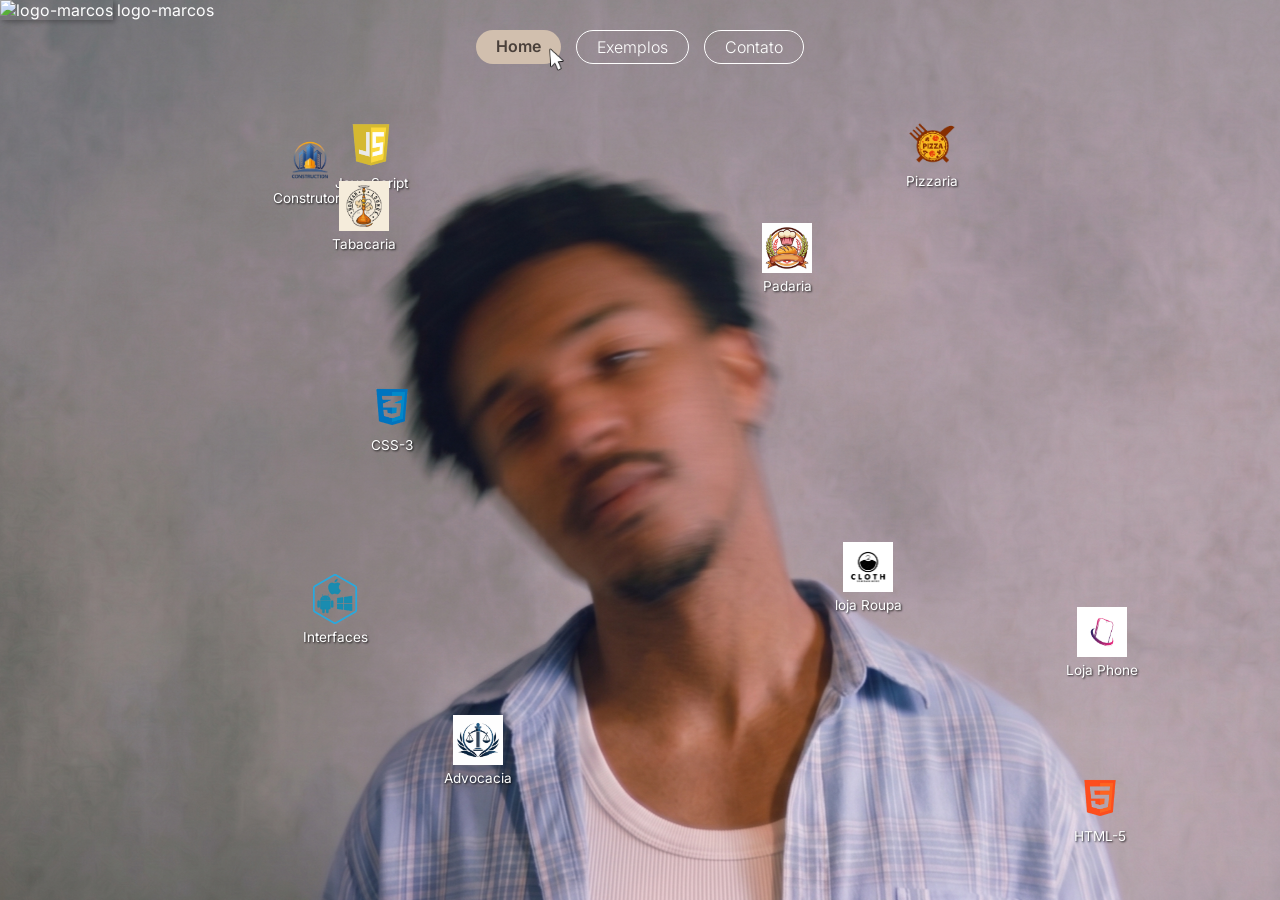
==== index.html @ 23d370e5 "Portifólio - Page Home - Primeira versão" ====
<!DOCTYPE html>
<html lang="pt=BR">

<head>
    <meta charset="UTF-8">
    <meta name="viewport" content="width=device-width, initial-scale=1.0">
    <title>Meu Portifolio</title>
    <link rel="stylesheet" href="style.css">
</head>

<body>
    <div class="background-blur"></div>

    <nav class="navbar">
        <a href="./index.html" class="nav-item solid">
            Home
            <img src="./img-logo/cursor-removebg-preview.png" alt="Cursor do mouse" class="custom-cursor">
        </a>
        <a href="./exemplos.html" class="nav-item active">Exemplos</a>
        <a href="./contatos.html" class="nav-item thin">Contato</a>
    </nav>

    <main class="desktop" id="descktop">
        <div class="icon-draggable">
            <img class="img-thumbnail" src="" alt="logo-marcos">
            <span>logo-marcos</span>
        </div>

        <div class="icon draggable">
            <img src="./img-logo/logo-css-3.png" alt="CSS-3">
            <span>CSS-3</span>
        </div>

        <div class="icon draggable">
            <img src="./img-logo/logo-html-5.png" alt="logo-html">
            <span>HTML-5</span>
        </div>

        <div class="icon draggable">
            <img src="./img-logo/logo-java.png" alt="Java-Script">
            <span>Java Script</span>
        </div>

        <div class="icon draggable">
            <img src="./img-logo/logo-pizzaria.png" alt="Pizzaria">
            <span>Pizzaria</span>
        </div>

        <div class="icon draggable">
            <img src="./img-logo/logo-windols.png" alt="logo-android">
            <span>Interfaces</span>
        </div>

        <div class="icon draggable">
            <img src="./img/logo-advocacia.avif" alt="Advocacia">
            <span>Advocacia</span>
        </div>

        <div class="icon draggable">
            <img src="./img-logo/logo-construtora.png" alt="Construtora">
            <span>Construtora</span>
        </div>

        <div class="icon draggable">
            <img src="./img/logo-loja-roupa.avif" alt="loja-roupa">
            <span>loja Roupa</span>
        </div>

        <div class="icon draggable">
            <img src="./img/logo-padaria.avif" alt="Padaria">
            <span>Padaria</span>
        </div>

        <div class="icon draggable">
            <img src="./img/logo-phone.avif" alt="loja-celular">
            <span>Loja Phone</span>
        </div>

        <div class="icon draggable">
            <img src="./img/logo-tabacaria.avif" alt="Tabacaria">
            <span>Tabacaria</span>
        </div>

    </main>

    <script src="scripts.js"></script>
</body>

</html>
---- style.css ----
/* Importando uma fonte */
@import url('https://fonts.googleapis.com/css2?family=Inter:wght@300;400;600&display=swap');

* {
    margin: 0;
    padding: 0;
    box-sizing: border-box;
}

body {
    font-family: 'Inter', sans-serif;
    height: 100vh;
    overflow: hidden; /* Impede a rolagem da página */
    color: white;
}

/* Fundo borrado da pessoa */
.background-blur {
    position: absolute;
    top: 0;
    left: 0;
    width: 100%;
    height: 100%;
    /* Cole o caminho da sua imagem borrada aqui */
    background-image: url('./img/fundo.png');
    background-color: #c7a7a3; /* Cor de fallback caso a imagem não carregue */
    background-size: cover;
    background-position: center;
    z-index: -1;
}

/* Barra de navegação */
.navbar {
    position: absolute;
    top: 30px;
    width: 100%;
    display: flex;
    justify-content: center;
    gap: 15px;
    z-index: 10;
}

.nav-item {
    text-decoration: none;
    color: white;
    padding: 6px 20px;
    border-radius: 30px;
    font-size: 1rem;
    transition: all 0.2s ease;
    position: relative;
}

/* Estilos específicos de cada botão */
.nav-item.active {
    color: white;
    font-weight: 300;
    border: 1px solid white;
}

.nav-item.solid {
    background-color: #d1bfae; /* Cor bege do botão home */
    color: #4a403a;
    font-weight: 600;
}

.nav-item.thin {
    border: 1px solid white;
    font-weight: 300;
}

.nav-item:hover {
    transform: scale(1.05);
}

/* Container principal da área de trabalho */
.desktop {
    position: relative;
    width: 100%;
    height: 100vh;
}

/* Estilo dos ícones */
.icon {
    position: absolute;
    display: flex;
    flex-direction: column;
    align-items: center;
    width: 90px;
    cursor: grab;
}

.icon:active {
    cursor: grabbing;
}

.icon img {
    width: 50px;
    height: 50px;
    object-fit: cover;
    margin-bottom: 5px;
    pointer-events: none; /* Previne bugs na hora de arrastar com o mouse */
}

/* Miniaturas de fotos têm cantos retos e sombra */
.img-thumbnail {
    box-shadow: 2px 2px 5px rgba(0,0,0,0.3);
}

.icon span {
    font-size: 0.85rem;
    text-align: center;
    /* Sombra no texto para garantir leitura em cima do fundo claro/escuro */
    text-shadow: 1px 1px 2px rgba(0, 0, 0, 0.8);
    user-select: none;
}

/* 2. Adicione este código novo no final do seu CSS para estilizar o mouse */
.custom-cursor {
    position: absolute;
    width: 25px; /* Define o tamanho do cursor */
    /* Posição simulando o clique no canto inferior direito do botão */
    bottom: -8px; 
    right: -8px; 
    /* Isso impede que a imagem do mouse "bloqueie" o seu clique real no botão */
    pointer-events: none; 
    z-index: 20;
}
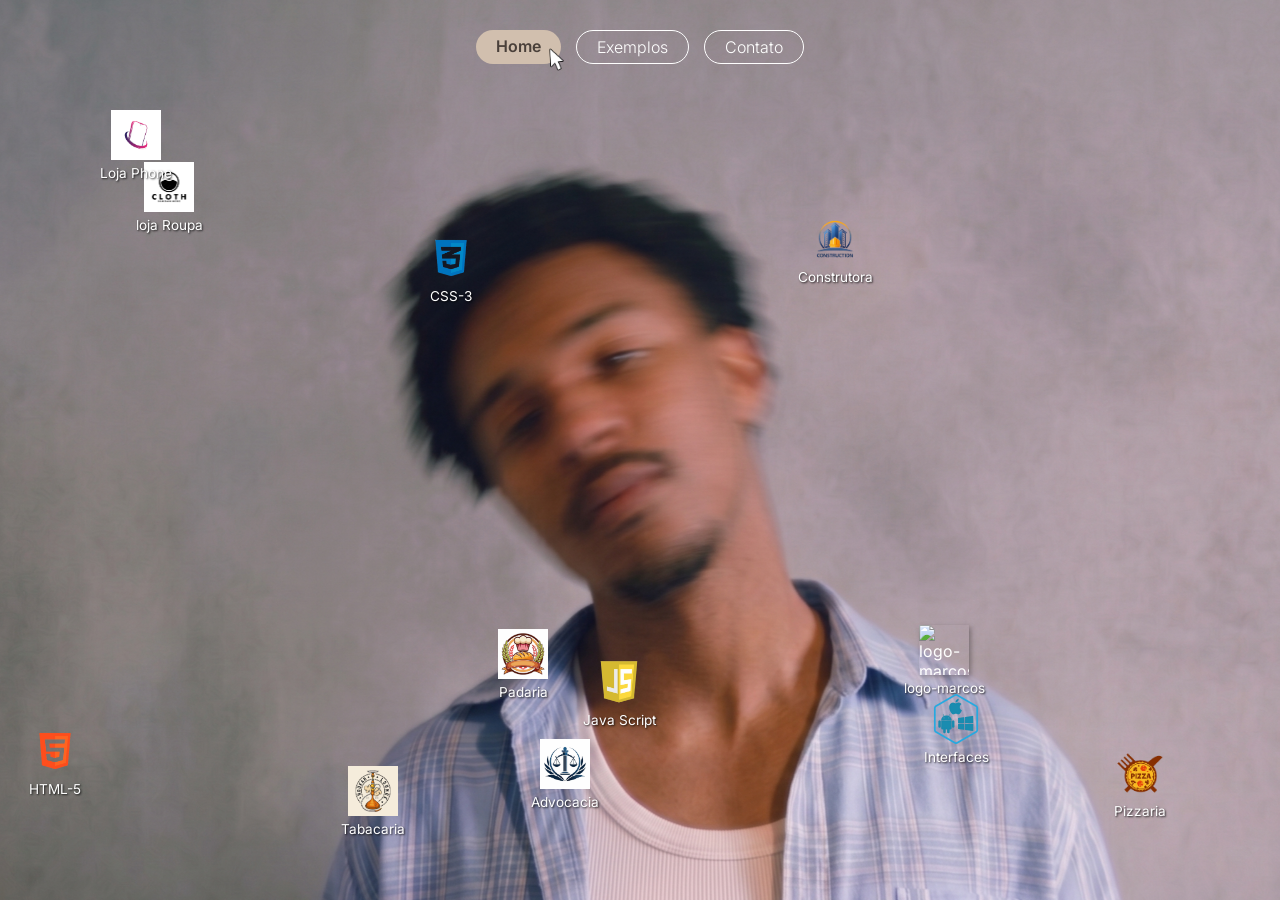
==== commit 7bf702c3: "Adicionando link do projeto da pizzaria" ====
--- a/index.html
+++ b/index.html
@@ -1,10 +1,10 @@
 <!DOCTYPE html>
-<html lang="pt=BR">
+<html lang="pt-BR">
 
 <head>
     <meta charset="UTF-8">
     <meta name="viewport" content="width=device-width, initial-scale=1.0">
-    <title>Meu Portifolio</title>
+    <title>Home - Meu Portifólio</title>
     <link rel="stylesheet" href="style.css">
 </head>
 
@@ -20,8 +20,8 @@
         <a href="./contatos.html" class="nav-item thin">Contato</a>
     </nav>
 
-    <main class="desktop" id="descktop">
-        <div class="icon-draggable">
+    <main class="desktop" id="desktop">
+        <div class="icon draggable">
             <img class="img-thumbnail" src="" alt="logo-marcos">
             <span>logo-marcos</span>
         </div>
--- a/style.css
+++ b/style.css
@@ -124,4 +124,141 @@
     /* Isso impede que a imagem do mouse "bloqueie" o seu clique real no botão */
     pointer-events: none; 
     z-index: 20;
+}
+
+/* --- ESTILOS EXCLUSIVOS DA PÁGINA DE EXEMPLOS --- */
+
+/* Importando a fonte elegante para os títulos */
+@import url('https://fonts.googleapis.com/css2?family=Playfair+Display:wght@400;600&display=swap');
+
+/* Fundo da página (Marrom terra) */
+.page-exemplos {
+    background-color: #7b4a3a; /* Cor baseada na sua imagem */
+    /* Removemos o overflow:hidden para a página poder rolar para baixo */
+    overflow-y: auto; 
+    height: auto;
+    min-height: 100vh;
+    padding-bottom: 80px;
+    background-image: url("https://www.transparenttextures.com/patterns/stucco.png"); /* Uma leve textura para dar charme */
+}
+
+/* Título principal */
+.header-exemplos {
+    text-align: center;
+    margin-top: 140px; /* Espaço para o menu */
+    margin-bottom: 70px;
+}
+
+.header-exemplos h1 {
+    font-family: 'Playfair Display', serif;
+    font-size: 4.5rem;
+    font-weight: 400;
+    line-height: 1.1;
+    color: #fcf4e8; /* Branco levemente creme */
+    letter-spacing: -1px;
+}
+
+/* Layout das 3 colunas */
+.folders-container {
+    display: flex;
+    justify-content: center;
+    align-items: flex-start;
+    gap: 60px;
+    max-width: 1200px;
+    margin: 0 auto;
+    padding: 0 20px;
+    flex-wrap: wrap; /* Se a tela for pequena, elas vão para a linha de baixo */
+}
+
+.folder-card {
+    width: 320px;
+    display: flex;
+    flex-direction: column;
+    align-items: center;
+}
+
+/* Desenhando a Pasta de Arquivo com CSS */
+.folder-graphic {
+    width: 100%;
+    height: 380px;
+    background-color: #d8c3a5; /* Cor da pasta (Bege) */
+    border-radius: 5px 15px 5px 5px;
+    position: relative;
+    margin-bottom: 30px;
+    box-shadow: 0px 10px 20px rgba(0,0,0,0.15);
+}
+
+/* Desenhando a "Aba" da pasta no canto superior direito */
+.folder-graphic::before {
+    content: '';
+    position: absolute;
+    top: -15px;
+    right: 0;
+    width: 100px;
+    height: 15px;
+    background-color: #d8c3a5;
+    border-radius: 10px 10px 0 0;
+}
+
+/* Estilo Base da Foto Polaroid */
+.polaroid {
+    position: absolute;
+    background: #fff;
+    padding: 10px 10px 35px 10px; /* Mais espaço embaixo, clássico de polaroid */
+    box-shadow: 2px 4px 12px rgba(0,0,0,0.25);
+    transition: transform 0.3s ease;
+}
+
+.polaroid:hover {
+    transform: scale(1.05) translateY(-10px) !important;
+    z-index: 10;
+    cursor: pointer;
+}
+
+.polaroid img {
+    max-width: 100%;
+    height: auto;
+    object-fit: cover;
+}
+
+/* Espalhando as fotos da Pasta 1 */
+.p1-1 { top: 20px; left: -10px; width: 130px; transform: rotate(-8deg); z-index: 1;}
+.p1-2 { top: 60px; right: -5px; width: 120px; transform: rotate(12deg); z-index: 2; }
+.p1-3 { bottom: 40px; left: 10px; width: 140px; transform: rotate(-5deg); z-index: 3; }
+.p1-4 { bottom: 10px; right: 20px; width: 110px; transform: rotate(8deg); z-index: 4; }
+.p1-5 { top: 120px; left: 60px; width: 130px; transform: rotate(-2deg); z-index: 5; }
+
+/* Espalhando as fotos da Pasta 2 */
+.p2-1 { top: 15px; left: 10px; width: 120px; transform: rotate(-12deg); z-index: 2; }
+.p2-2 { top: 80px; left: -15px; width: 140px; transform: rotate(8deg); z-index: 3;}
+.p2-3 { bottom: -10px; right: 10px; width: 120px; transform: rotate(-5deg); z-index: 4;}
+.p2-4 { top: 40px; right: 10px; width: 110px; transform: rotate(15deg); z-index: 1;}
+.p2-5 { top: 140px; left: 50px; width: 130px; transform: rotate(3deg); z-index: 5;}
+
+/* Espalhando as fotos da Pasta 3 */
+.p3-1 { top: 30px; right: -10px; width: 120px; transform: rotate(15deg); z-index: 1;}
+.p3-2 { top: 100px; left: -20px; width: 130px; transform: rotate(-10deg); z-index: 2; }
+.p3-3 { bottom: 20px; right: 10px; width: 150px; transform: rotate(4deg); z-index: 3;}
+.p3-4 { top: 10px; left: 30px; width: 110px; transform: rotate(-6deg); z-index: 4;}
+.p3-5 { top: 130px; left: 70px; width: 130px; transform: rotate(-1deg); z-index: 5;}
+
+/* Textos debaixo da pasta */
+.folder-text {
+    text-align: center;
+}
+
+.folder-text h2 {
+    font-family: 'Playfair Display', serif;
+    font-size: 2.2rem;
+    font-weight: 400;
+    color: #fcf4e8;
+    margin-bottom: 12px;
+}
+
+.folder-text p {
+    font-size: 0.95rem;
+    color: #fcf4e8;
+    opacity: 0.9;
+    line-height: 1.5;
+    font-weight: 300;
 }
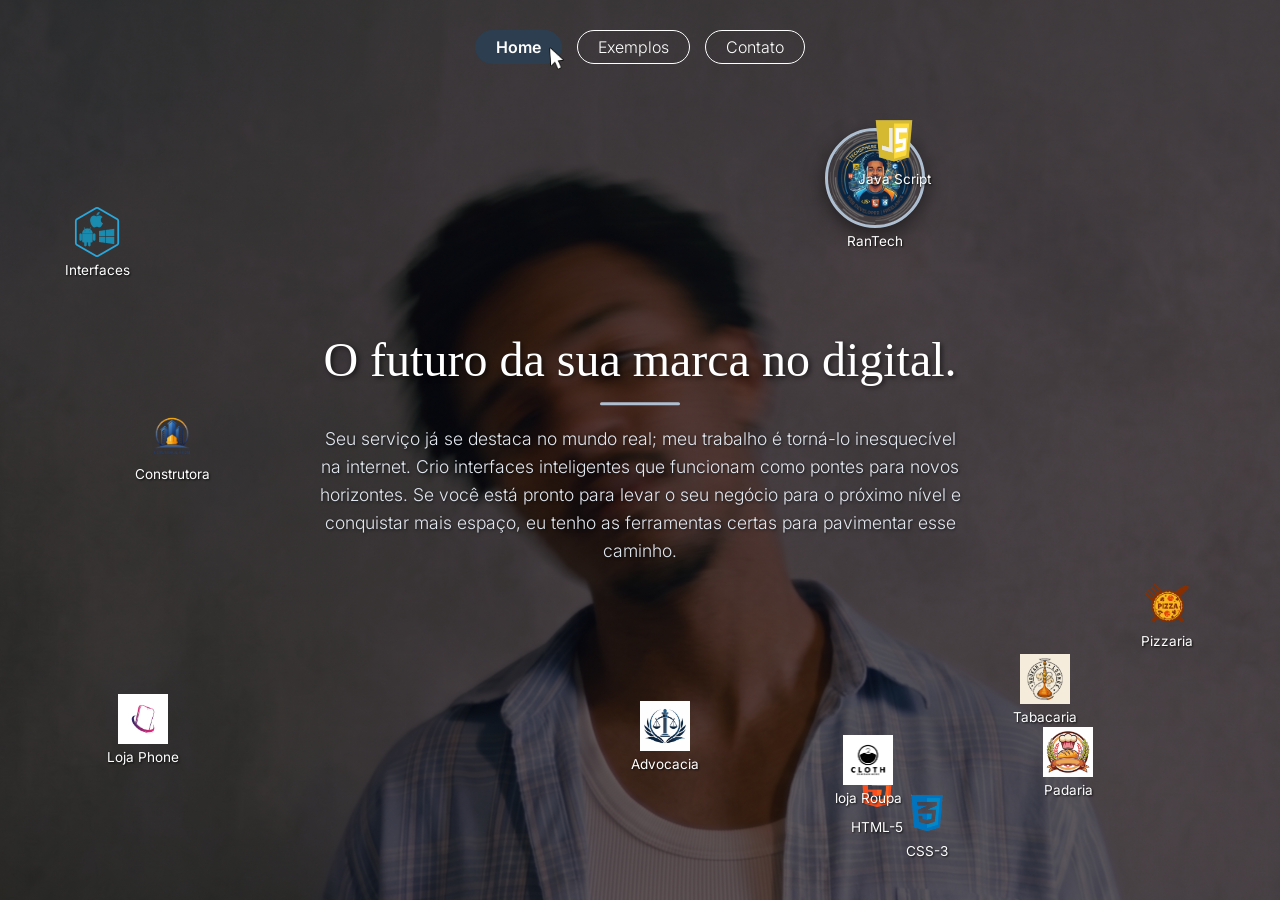
==== commit 5bab791a: "Site finalizado. Pagina, CSS e java" ====
--- a/index.html
+++ b/index.html
@@ -6,7 +6,19 @@
     <meta name="viewport" content="width=device-width, initial-scale=1.0">
     <title>Home - Meu Portifólio</title>
     <link rel="stylesheet" href="style.css">
+
+    <link rel="icon" href="./img-logo/logo-marcos.png" type="image/png">
 </head>
+
+<header class="hero-text">
+    <h1>O futuro da sua marca no digital.</h1>
+    <hr class="title-separator">
+    <p> Seu serviço já se destaca no mundo real; meu trabalho é torná-lo inesquecível na internet.
+        Crio interfaces inteligentes que funcionam como pontes para novos horizontes.
+        Se você está pronto para levar o seu negócio para o próximo nível e conquistar mais espaço, eu tenho as
+        ferramentas certas para pavimentar esse caminho.
+    </p>
+</header>
 
 <body>
     <div class="background-blur"></div>
@@ -14,7 +26,7 @@
     <nav class="navbar">
         <a href="./index.html" class="nav-item solid">
             Home
-            <img src="./img-logo/cursor-removebg-preview.png" alt="Cursor do mouse" class="custom-cursor">
+            <img src="./img-logo/cursor.png" alt="Cursor do mouse" class="custom-cursor">
         </a>
         <a href="./exemplos.html" class="nav-item active">Exemplos</a>
         <a href="./contatos.html" class="nav-item thin">Contato</a>
@@ -22,8 +34,8 @@
 
     <main class="desktop" id="desktop">
         <div class="icon draggable">
-            <img class="img-thumbnail" src="" alt="logo-marcos">
-            <span>logo-marcos</span>
+            <img class="logo-destaque" src="./img-logo/logo-marcos.png" alt="RanTech">
+            <span>RanTech</span>
         </div>
 
         <div class="icon draggable">
@@ -52,7 +64,7 @@
         </div>
 
         <div class="icon draggable">
-            <img src="./img/logo-advocacia.avif" alt="Advocacia">
+            <img src="./img-logo/logo-advocacia.avif" alt="Advocacia">
             <span>Advocacia</span>
         </div>
 
@@ -62,22 +74,22 @@
         </div>
 
         <div class="icon draggable">
-            <img src="./img/logo-loja-roupa.avif" alt="loja-roupa">
+            <img src="./img-logo/logo-loja-roupa.avif" alt="loja-roupa">
             <span>loja Roupa</span>
         </div>
 
         <div class="icon draggable">
-            <img src="./img/logo-padaria.avif" alt="Padaria">
+            <img src="./img-logo/logo-padaria.avif" alt="Padaria">
             <span>Padaria</span>
         </div>
 
         <div class="icon draggable">
-            <img src="./img/logo-phone.avif" alt="loja-celular">
+            <img src="./img-logo/logo-phone.avif" alt="loja-celular">
             <span>Loja Phone</span>
         </div>
 
         <div class="icon draggable">
-            <img src="./img/logo-tabacaria.avif" alt="Tabacaria">
+            <img src="./img-logo/logo-tabacaria.avif" alt="Tabacaria">
             <span>Tabacaria</span>
         </div>
 
--- a/style.css
+++ b/style.css
@@ -1,5 +1,6 @@
 /* Importando uma fonte */
 @import url('https://fonts.googleapis.com/css2?family=Inter:wght@300;400;600&display=swap');
+@import url('https://fonts.googleapis.com/css2?family=Caveat:wght@600&display=swap');
 
 * {
     margin: 0;
@@ -21,8 +22,10 @@
     left: 0;
     width: 100%;
     height: 100%;
-    /* Cole o caminho da sua imagem borrada aqui */
-    background-image: url('./img/fundo.png');
+
+    /* AJUSTE AQUI: O linear-gradient aplica a máscara negra (60% de opacidade) por cima da foto */
+    background-image: linear-gradient(rgba(0, 0, 0, 0.6), rgba(0, 0, 0, 0.6)), url('./img/fundo.png');
+    
     background-color: #c7a7a3; /* Cor de fallback caso a imagem não carregue */
     background-size: cover;
     background-position: center;
@@ -57,10 +60,12 @@
     border: 1px solid white;
 }
 
+/* Botão ativo no menu superior */
 .nav-item.solid {
-    background-color: #d1bfae; /* Cor bege do botão home */
-    color: #4a403a;
+    background-color: #2c3e50; /* Cinza escuro/Azul marinho */
+    color: #ffffff; /* Texto branco */
     font-weight: 600;
+    border: 1px solid #2c3e50;
 }
 
 .nav-item.thin {
@@ -131,15 +136,14 @@
 /* Importando a fonte elegante para os títulos */
 @import url('https://fonts.googleapis.com/css2?family=Playfair+Display:wght@400;600&display=swap');
 
-/* Fundo da página (Marrom terra) */
+/* Fundo da página (Azul pastel) */
 .page-exemplos {
-    background-color: #7b4a3a; /* Cor baseada na sua imagem */
-    /* Removemos o overflow:hidden para a página poder rolar para baixo */
+    background-color: #aebfd1; /* Azul-pastel acinzentado */
     overflow-y: auto; 
     height: auto;
     min-height: 100vh;
     padding-bottom: 80px;
-    background-image: url("https://www.transparenttextures.com/patterns/stucco.png"); /* Uma leve textura para dar charme */
+    background-image: url("https://www.transparenttextures.com/patterns/stucco.png"); 
 }
 
 /* Título principal */
@@ -149,12 +153,13 @@
     margin-bottom: 70px;
 }
 
+/* Textos da página mais escuros para dar leitura */
 .header-exemplos h1 {
     font-family: 'Playfair Display', serif;
     font-size: 4.5rem;
     font-weight: 400;
     line-height: 1.1;
-    color: #fcf4e8; /* Branco levemente creme */
+    color: #2c3e50; /* Cinza escuro/Azul marinho */
     letter-spacing: -1px;
 }
 
@@ -177,26 +182,28 @@
     align-items: center;
 }
 
-/* Desenhando a Pasta de Arquivo com CSS */
+/* Desenhando a Pasta com a nova cor (Cinza claro) */
 .folder-graphic {
     width: 100%;
     height: 380px;
-    background-color: #d8c3a5; /* Cor da pasta (Bege) */
-    border-radius: 5px 15px 5px 5px;
+    background-color: #d1d5db;
+    /* AJUSTE AQUI: O segundo valor agora é 0 (canto superior direito reto) */
+    border-radius: 10px 0 5px 5px; 
     position: relative;
     margin-bottom: 30px;
     box-shadow: 0px 10px 20px rgba(0,0,0,0.15);
 }
 
-/* Desenhando a "Aba" da pasta no canto superior direito */
+/* A abinha da pasta (Cinza claro) */
 .folder-graphic::before {
     content: '';
     position: absolute;
-    top: -15px;
+    /* AJUSTE AQUI: Mantemos o topo em -15px, mas aumentamos a altura para 16px */
+    top: -15px; 
     right: 0;
     width: 100px;
-    height: 15px;
-    background-color: #d8c3a5;
+    height: 16px; /* Esse 1px a mais faz a aba "invadir" a caixa e selar a emenda */
+    background-color: #d1d5db; 
     border-radius: 10px 10px 0 0;
 }
 
@@ -204,7 +211,8 @@
 .polaroid {
     position: absolute;
     background: #fff;
-    padding: 10px 10px 35px 10px; /* Mais espaço embaixo, clássico de polaroid */
+    padding: 8px; /* Borda branca ao redor da foto */
+    padding-bottom: 28px; /* Espaço maior embaixo reservado para a legenda */
     box-shadow: 2px 4px 12px rgba(0,0,0,0.25);
     transition: transform 0.3s ease;
 }
@@ -219,6 +227,21 @@
     max-width: 100%;
     height: auto;
     object-fit: cover;
+}
+
+/* Texto da Legenda (Estilo Escrita à Mão) */
+.polaroid-legenda {
+    position: absolute;
+    bottom: 6px; 
+    left: 0;
+    width: 100%;
+    text-align: center;
+    font-size: 1.3rem; /* Aumentado para compensar a fonte manuscrita */
+    font-weight: 600;
+    color: #1a252f; /* Um tom bem escuro, quase como tinta de caneta preta/azul marinho */
+    font-family: 'Caveat', cursive; /* A nova fonte mágica */
+    margin: 0;
+    transform: rotate(-1deg); /* Um leve tortinho para dar realismo */
 }
 
 /* Espalhando as fotos da Pasta 1 */
@@ -228,19 +251,19 @@
 .p1-4 { bottom: 10px; right: 20px; width: 110px; transform: rotate(8deg); z-index: 4; }
 .p1-5 { top: 120px; left: 60px; width: 130px; transform: rotate(-2deg); z-index: 5; }
 
-/* Espalhando as fotos da Pasta 2 */
-.p2-1 { top: 15px; left: 10px; width: 120px; transform: rotate(-12deg); z-index: 2; }
-.p2-2 { top: 80px; left: -15px; width: 140px; transform: rotate(8deg); z-index: 3;}
-.p2-3 { bottom: -10px; right: 10px; width: 120px; transform: rotate(-5deg); z-index: 4;}
-.p2-4 { top: 40px; right: 10px; width: 110px; transform: rotate(15deg); z-index: 1;}
-.p2-5 { top: 140px; left: 50px; width: 130px; transform: rotate(3deg); z-index: 5;}
-
-/* Espalhando as fotos da Pasta 3 */
-.p3-1 { top: 30px; right: -10px; width: 120px; transform: rotate(15deg); z-index: 1;}
-.p3-2 { top: 100px; left: -20px; width: 130px; transform: rotate(-10deg); z-index: 2; }
-.p3-3 { bottom: 20px; right: 10px; width: 150px; transform: rotate(4deg); z-index: 3;}
-.p3-4 { top: 10px; left: 30px; width: 110px; transform: rotate(-6deg); z-index: 4;}
-.p3-5 { top: 130px; left: 70px; width: 130px; transform: rotate(-1deg); z-index: 5;}
+/* Espalhando as fotos da Pasta 2 (Desgrudadas) */
+.p2-1 { top: 20px; left: -10px; width: 120px; transform: rotate(-10deg); z-index: 1;}
+.p2-2 { top: 40px; right: -5px; width: 130px; transform: rotate(8deg); z-index: 2; }
+.p2-3 { top: 160px; left: 30px; width: 140px; transform: rotate(2deg); z-index: 5; }
+.p2-4 { bottom: 20px; left: -10px; width: 120px; transform: rotate(-8deg); z-index: 3; }
+.p2-5 { bottom: 30px; right: 5px; width: 130px; transform: rotate(5deg); z-index: 4; }
+
+/* Espalhando as fotos da Pasta 3 (Sem vazar na direita) */
+.p3-1 { top: 20px; left: 10px; width: 120px; transform: rotate(-8deg); z-index: 1;}
+.p3-2 { top: 40px; right: 10px; width: 120px; transform: rotate(12deg); z-index: 2;}
+.p3-3 { top: 150px; left: -15px; width: 130px; transform: rotate(-5deg); z-index: 3;}
+.p3-4 { bottom: 20px; right: 15px; width: 140px; transform: rotate(6deg); z-index: 4;}
+.p3-5 { bottom: 40px; left: 20px; width: 120px; transform: rotate(-2deg); z-index: 5;}
 
 /* Textos debaixo da pasta */
 .folder-text {
@@ -251,14 +274,163 @@
     font-family: 'Playfair Display', serif;
     font-size: 2.2rem;
     font-weight: 400;
-    color: #fcf4e8;
+    color: #2c3e50; /* Cinza escuro */
     margin-bottom: 12px;
 }
 
 .folder-text p {
     font-size: 0.95rem;
-    color: #fcf4e8;
-    opacity: 0.9;
+    color: #4a5568; /* Cinza médio */
     line-height: 1.5;
+    font-weight: 400;
+}
+
+/* --- ESTILOS EXCLUSIVOS DA PÁGINA DE CONTATO --- */
+
+.page-contato {
+    overflow: hidden;
+}
+
+.contact-container {
+    display: flex;
+    justify-content: center;
+    align-items: center;
+    height: 100vh;
+    padding-top: 50px; /* Compensa o espaço da navbar */
+}
+
+.contact-card {
+    background-color: #ffffff;
+    padding: 50px 40px;
+    border-radius: 20px;
+    width: 100%;
+    max-width: 500px;
+    box-shadow: 0 20px 40px rgba(0, 0, 0, 0.2);
+    text-align: center;
+    z-index: 5;
+}
+
+.contact-card h2 {
+    font-family: 'Playfair Display', serif;
+    color: #5c433b; /* Marrom escuro elegante */
+    font-size: 2.2rem;
+    font-weight: 400;
+    margin-bottom: 30px;
+}
+
+.input-group {
+    text-align: left;
+    margin-bottom: 20px;
+}
+
+.input-group label {
+    display: block;
+    color: #5c433b;
+    font-size: 0.95rem;
+    margin-bottom: 8px;
+    font-weight: 600;
+}
+
+.input-group input, 
+.input-group select {
+    width: 100%;
+    padding: 12px 15px;
+    border: 1px solid #d1bfae;
+    border-radius: 10px;
+    font-size: 1rem;
+    font-family: 'Inter', sans-serif;
+    outline: none;
+    transition: border-color 0.3s ease;
+}
+
+.input-group input:focus, 
+.input-group select:focus {
+    border-color: #aebfd1;
+}
+
+/* Botão principal do formulário */
+.btn-submit {
+    width: 100%;
+    background-color: #aebfd1; /* Azul-pastel da nova paleta */
+    color: #2c3e50; /* Texto escuro para dar contraste e leitura */
+    font-size: 1.1rem;
+    font-weight: 600;
+    padding: 15px;
+    border: none;
+    border-radius: 30px;
+    cursor: pointer;
+    transition: background-color 0.3s ease, transform 0.2s ease;
+    margin-top: 10px;
+}
+
+/* Efeito ao passar o mouse por cima do botão */
+.btn-submit:hover {
+    background-color: #92a8bf; /* Um azul pastel levemente mais escuro */
+    transform: translateY(-2px);
+}
+
+.disclaimer {
+    font-size: 0.8rem;
+    color: #888;
+    margin-top: 20px;
+}
+
+/* Texto da Home */
+.hero-text {
+    text-align: center;
+    position: absolute;
+    /* AJUSTE AQUI: Mudando para 50% desce o texto exatamente para o meio da tela */
+    top: 50%;
+    left: 50%;
+    transform: translate(-50%, -50%); 
+    width: 90%;
+    max-width: 650px; 
+    z-index: 15; /* Garante que fique SEMPRE na frente dos ícones */
+    pointer-events: none; /* Permite arrastar ícones que passem por trás do texto */
+}
+
+.hero-text h1 {
+    font-family: 'Playfair Display', serif;
+    font-size: 3rem;
+    font-weight: 400;
+    /* AJUSTE AQUI: Texto branco para dar contraste */
+    color: #ffffff; 
+    margin-bottom: 15px;
+    line-height: 1.1;
+    /* Sombra para destacar as letras do fundo */
+    text-shadow: 2px 2px 5px rgba(0,0,0,0.6);
+}
+
+.hero-text p {
+    font-size: 1.1rem;
+    /* AJUSTE AQUI: Cinza bem clarinho para leitura agradável */
+    color: #e2e8f0; 
+    line-height: 1.6;
     font-weight: 300;
+    text-shadow: 1px 1px 3px rgba(0,0,0,0.6);
+}
+
+/* --- Destaque do Logo Principal na Home --- */
+.logo-destaque {
+    width: 100px !important;  /* Dobro do tamanho dos ícones normais */
+    height: 100px !important;
+    border-radius: 50%;       /* Deixa perfeitamente redondo */
+    object-fit: cover;        /* Impede que a imagem amasse */
+    
+    /* Borda azul-pastel e sombra para destacar bem do fundo escuro */
+    border: 3px solid #aebfd1; 
+    box-shadow: 0px 8px 20px rgba(0, 0, 0, 0.5); 
+    margin-bottom: 5px;
+}
+
+/* --- Linha de separação do título na Home --- */
+.title-separator {
+    width: 80px; /* Deixa a linha curtinha e elegante, não atravessa a tela toda */
+    height: 3px; /* Espessura da linha */
+    background-color: #aebfd1; /* O Azul-pastel da sua paleta */
+    border: none; /* Remove a borda padrão feia do HTML */
+    border-radius: 5px; /* Deixa as pontinhas da linha arredondadas */
+    
+    /* O '0 auto' centraliza a linha. O '20px' dá um respiro antes do parágrafo */
+    margin: 0 auto 20px auto; 
 }
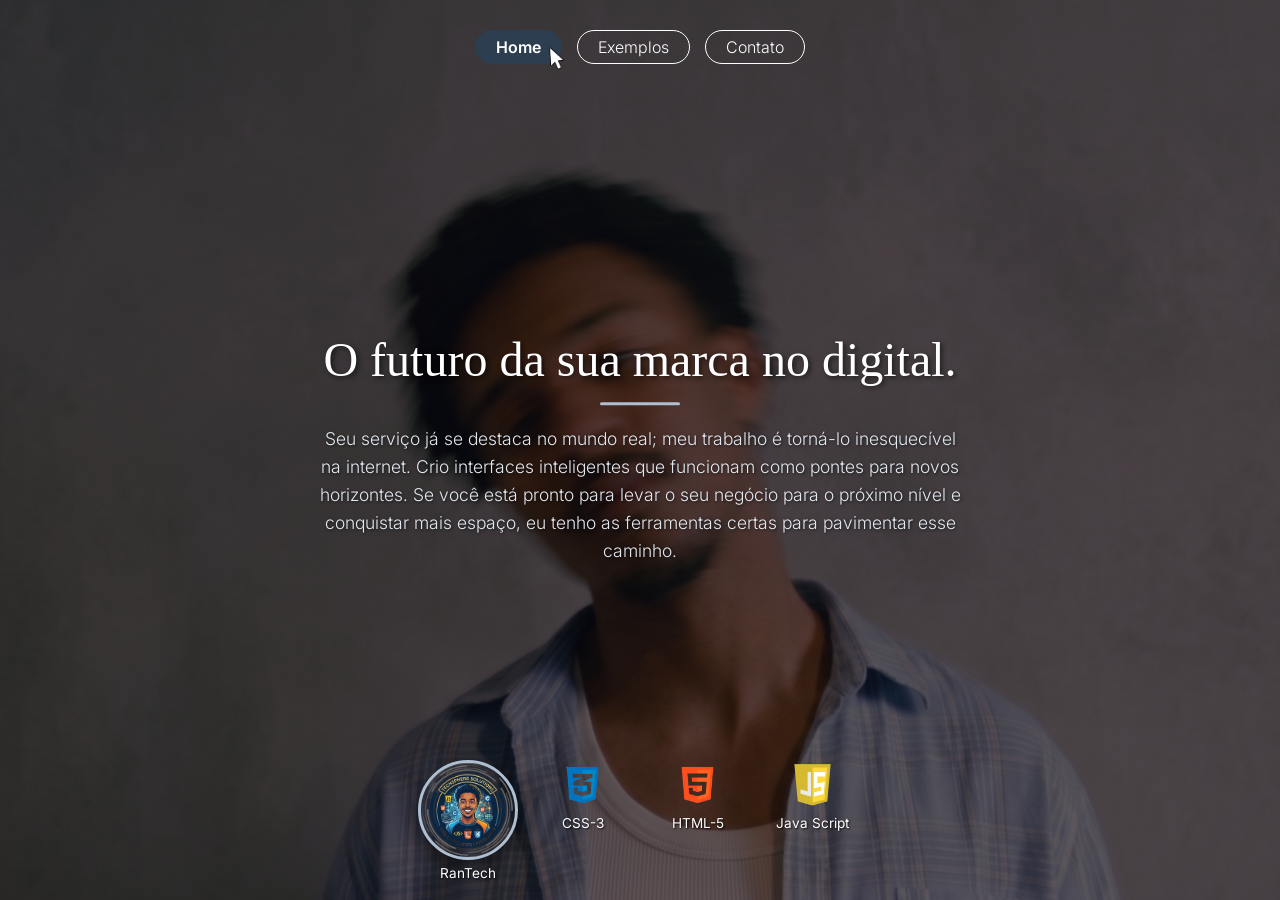
==== commit c102c3d0: "feat: ajusta responsividade mobile e atualiza lógica dos ícones" ====
--- a/index.html
+++ b/index.html
@@ -52,47 +52,6 @@
             <img src="./img-logo/logo-java.png" alt="Java-Script">
             <span>Java Script</span>
         </div>
-
-        <div class="icon draggable">
-            <img src="./img-logo/logo-pizzaria.png" alt="Pizzaria">
-            <span>Pizzaria</span>
-        </div>
-
-        <div class="icon draggable">
-            <img src="./img-logo/logo-windols.png" alt="logo-android">
-            <span>Interfaces</span>
-        </div>
-
-        <div class="icon draggable">
-            <img src="./img-logo/logo-advocacia.avif" alt="Advocacia">
-            <span>Advocacia</span>
-        </div>
-
-        <div class="icon draggable">
-            <img src="./img-logo/logo-construtora.png" alt="Construtora">
-            <span>Construtora</span>
-        </div>
-
-        <div class="icon draggable">
-            <img src="./img-logo/logo-loja-roupa.avif" alt="loja-roupa">
-            <span>loja Roupa</span>
-        </div>
-
-        <div class="icon draggable">
-            <img src="./img-logo/logo-padaria.avif" alt="Padaria">
-            <span>Padaria</span>
-        </div>
-
-        <div class="icon draggable">
-            <img src="./img-logo/logo-phone.avif" alt="loja-celular">
-            <span>Loja Phone</span>
-        </div>
-
-        <div class="icon draggable">
-            <img src="./img-logo/logo-tabacaria.avif" alt="Tabacaria">
-            <span>Tabacaria</span>
-        </div>
-
     </main>
 
     <script src="scripts.js"></script>
--- a/style.css
+++ b/style.css
@@ -1,4 +1,4 @@
-/* Importando uma fonte */
+/* Importação das fontes do projeto */
 @import url('https://fonts.googleapis.com/css2?family=Inter:wght@300;400;600&display=swap');
 @import url('https://fonts.googleapis.com/css2?family=Caveat:wght@600&display=swap');
 
@@ -11,11 +11,11 @@
 body {
     font-family: 'Inter', sans-serif;
     height: 100vh;
-    overflow: hidden; /* Impede a rolagem da página */
+    overflow: hidden; /* Corta a barra de rolagem pra Home parecer um desktop fixo */
     color: white;
 }
 
-/* Fundo borrado da pessoa */
+/* Imagem de Fundo Borrada */
 .background-blur {
     position: absolute;
     top: 0;
@@ -23,16 +23,16 @@
     width: 100%;
     height: 100%;
 
-    /* AJUSTE AQUI: O linear-gradient aplica a máscara negra (60% de opacidade) por cima da foto */
+    /* O linear-gradient serve como uma película escura (60% de opacidade) por cima da foto da pessoa */
     background-image: linear-gradient(rgba(0, 0, 0, 0.6), rgba(0, 0, 0, 0.6)), url('./img/fundo.png');
     
-    background-color: #c7a7a3; /* Cor de fallback caso a imagem não carregue */
+    background-color: #c7a7a3; /* Cor de segurança caso o link da imagem quebre */
     background-size: cover;
     background-position: center;
     z-index: -1;
 }
 
-/* Barra de navegação */
+/* Menu de Navegação */
 .navbar {
     position: absolute;
     top: 30px;
@@ -53,17 +53,17 @@
     position: relative;
 }
 
-/* Estilos específicos de cada botão */
+/* Estilos visuais de cada botão do menu */
 .nav-item.active {
     color: white;
     font-weight: 300;
     border: 1px solid white;
 }
 
-/* Botão ativo no menu superior */
+/* Botão com destaque cheio (página atual) */
 .nav-item.solid {
-    background-color: #2c3e50; /* Cinza escuro/Azul marinho */
-    color: #ffffff; /* Texto branco */
+    background-color: #2c3e50; 
+    color: #ffffff; 
     font-weight: 600;
     border: 1px solid #2c3e50;
 }
@@ -77,14 +77,14 @@
     transform: scale(1.05);
 }
 
-/* Container principal da área de trabalho */
+/* Área de trabalho dos ícones */
 .desktop {
     position: relative;
     width: 100%;
     height: 100vh;
 }
 
-/* Estilo dos ícones */
+/* Configuração geral dos ícones */
 .icon {
     position: absolute;
     display: flex;
@@ -103,10 +103,10 @@
     height: 50px;
     object-fit: cover;
     margin-bottom: 5px;
-    pointer-events: none; /* Previne bugs na hora de arrastar com o mouse */
-}
-
-/* Miniaturas de fotos têm cantos retos e sombra */
+    pointer-events: none; /* Bloqueia a imagem pra não bugar o clique e o arrastar do mouse */
+}
+
+/* Sombrinha sutil para miniaturas */
 .img-thumbnail {
     box-shadow: 2px 2px 5px rgba(0,0,0,0.3);
 }
@@ -114,56 +114,48 @@
 .icon span {
     font-size: 0.85rem;
     text-align: center;
-    /* Sombra no texto para garantir leitura em cima do fundo claro/escuro */
-    text-shadow: 1px 1px 2px rgba(0, 0, 0, 0.8);
+    text-shadow: 1px 1px 2px rgba(0, 0, 0, 0.8); /* Sombra preta pra dar leitura em fundos claros */
     user-select: none;
 }
 
-/* 2. Adicione este código novo no final do seu CSS para estilizar o mouse */
+/* Imagem do cursor customizado simulando o clique */
 .custom-cursor {
     position: absolute;
-    width: 25px; /* Define o tamanho do cursor */
-    /* Posição simulando o clique no canto inferior direito do botão */
+    width: 25px; 
     bottom: -8px; 
     right: -8px; 
-    /* Isso impede que a imagem do mouse "bloqueie" o seu clique real no botão */
-    pointer-events: none; 
+    pointer-events: none; /* Deixa o clique passar direto pro botão real debaixo dele */
     z-index: 20;
 }
 
-/* --- ESTILOS EXCLUSIVOS DA PÁGINA DE EXEMPLOS --- */
-
-/* Importando a fonte elegante para os títulos */
+/* --- ESTILOS DA GALERIA DE EXEMPLOS --- */
 @import url('https://fonts.googleapis.com/css2?family=Playfair+Display:wght@400;600&display=swap');
 
-/* Fundo da página (Azul pastel) */
 .page-exemplos {
-    background-color: #aebfd1; /* Azul-pastel acinzentado */
-    overflow-y: auto; 
+    background-color: #aebfd1; /* Azul pastel acinzentado */
+    overflow-y: auto; /* Aqui precisa de scroll para ver os cartões */
     height: auto;
     min-height: 100vh;
     padding-bottom: 80px;
     background-image: url("https://www.transparenttextures.com/patterns/stucco.png"); 
 }
 
-/* Título principal */
 .header-exemplos {
     text-align: center;
-    margin-top: 140px; /* Espaço para o menu */
+    margin-top: 140px; 
     margin-bottom: 70px;
 }
 
-/* Textos da página mais escuros para dar leitura */
 .header-exemplos h1 {
     font-family: 'Playfair Display', serif;
     font-size: 4.5rem;
     font-weight: 400;
     line-height: 1.1;
-    color: #2c3e50; /* Cinza escuro/Azul marinho */
+    color: #2c3e50; 
     letter-spacing: -1px;
 }
 
-/* Layout das 3 colunas */
+/* Grid/Alinhamento dos blocos de pastas */
 .folders-container {
     display: flex;
     justify-content: center;
@@ -172,7 +164,7 @@
     max-width: 1200px;
     margin: 0 auto;
     padding: 0 20px;
-    flex-wrap: wrap; /* Se a tela for pequena, elas vão para a linha de baixo */
+    flex-wrap: wrap; 
 }
 
 .folder-card {
@@ -182,37 +174,35 @@
     align-items: center;
 }
 
-/* Desenhando a Pasta com a nova cor (Cinza claro) */
+/* Corpo físico da Pasta */
 .folder-graphic {
     width: 100%;
     height: 380px;
     background-color: #d1d5db;
-    /* AJUSTE AQUI: O segundo valor agora é 0 (canto superior direito reto) */
-    border-radius: 10px 0 5px 5px; 
+    border-radius: 10px 0 5px 5px; /* Canto superior direito reto pra emendar na aba */
     position: relative;
     margin-bottom: 30px;
     box-shadow: 0px 10px 20px rgba(0,0,0,0.15);
 }
 
-/* A abinha da pasta (Cinza claro) */
+/* Aba superior da pasta */
 .folder-graphic::before {
     content: '';
     position: absolute;
-    /* AJUSTE AQUI: Mantemos o topo em -15px, mas aumentamos a altura para 16px */
     top: -15px; 
     right: 0;
     width: 100px;
-    height: 16px; /* Esse 1px a mais faz a aba "invadir" a caixa e selar a emenda */
+    height: 16px; /* 1px a mais de altura pra morder o bloco de baixo e tirar emendas feias */
     background-color: #d1d5db; 
     border-radius: 10px 10px 0 0;
 }
 
-/* Estilo Base da Foto Polaroid */
+/* Moldura das Fotos Polaroid */
 .polaroid {
     position: absolute;
     background: #fff;
-    padding: 8px; /* Borda branca ao redor da foto */
-    padding-bottom: 28px; /* Espaço maior embaixo reservado para a legenda */
+    padding: 8px; 
+    padding-bottom: 28px; /* Espaço maior reservado pra legenda manuscrita */
     box-shadow: 2px 4px 12px rgba(0,0,0,0.25);
     transition: transform 0.3s ease;
 }
@@ -229,43 +219,40 @@
     object-fit: cover;
 }
 
-/* Texto da Legenda (Estilo Escrita à Mão) */
+/* Legenda da Polaroid (Fonte estilo caneta) */
 .polaroid-legenda {
     position: absolute;
     bottom: 6px; 
     left: 0;
     width: 100%;
     text-align: center;
-    font-size: 1.3rem; /* Aumentado para compensar a fonte manuscrita */
+    font-size: 1.3rem; 
     font-weight: 600;
-    color: #1a252f; /* Um tom bem escuro, quase como tinta de caneta preta/azul marinho */
-    font-family: 'Caveat', cursive; /* A nova fonte mágica */
+    color: #1a252f; 
+    font-family: 'Caveat', cursive; 
     margin: 0;
-    transform: rotate(-1deg); /* Um leve tortinho para dar realismo */
-}
-
-/* Espalhando as fotos da Pasta 1 */
+    transform: rotate(-1deg); /* Deixa levemente torto pra parecer real */
+}
+
+/* Posições exatas espalhadas das Polaroids (Pastas 1, 2 e 3) */
 .p1-1 { top: 20px; left: -10px; width: 130px; transform: rotate(-8deg); z-index: 1;}
 .p1-2 { top: 60px; right: -5px; width: 120px; transform: rotate(12deg); z-index: 2; }
 .p1-3 { bottom: 40px; left: 10px; width: 140px; transform: rotate(-5deg); z-index: 3; }
 .p1-4 { bottom: 10px; right: 20px; width: 110px; transform: rotate(8deg); z-index: 4; }
 .p1-5 { top: 120px; left: 60px; width: 130px; transform: rotate(-2deg); z-index: 5; }
 
-/* Espalhando as fotos da Pasta 2 (Desgrudadas) */
 .p2-1 { top: 20px; left: -10px; width: 120px; transform: rotate(-10deg); z-index: 1;}
 .p2-2 { top: 40px; right: -5px; width: 130px; transform: rotate(8deg); z-index: 2; }
 .p2-3 { top: 160px; left: 30px; width: 140px; transform: rotate(2deg); z-index: 5; }
 .p2-4 { bottom: 20px; left: -10px; width: 120px; transform: rotate(-8deg); z-index: 3; }
 .p2-5 { bottom: 30px; right: 5px; width: 130px; transform: rotate(5deg); z-index: 4; }
 
-/* Espalhando as fotos da Pasta 3 (Sem vazar na direita) */
 .p3-1 { top: 20px; left: 10px; width: 120px; transform: rotate(-8deg); z-index: 1;}
 .p3-2 { top: 40px; right: 10px; width: 120px; transform: rotate(12deg); z-index: 2;}
 .p3-3 { top: 150px; left: -15px; width: 130px; transform: rotate(-5deg); z-index: 3;}
 .p3-4 { bottom: 20px; right: 15px; width: 140px; transform: rotate(6deg); z-index: 4;}
 .p3-5 { bottom: 40px; left: 20px; width: 120px; transform: rotate(-2deg); z-index: 5;}
 
-/* Textos debaixo da pasta */
 .folder-text {
     text-align: center;
 }
@@ -274,19 +261,18 @@
     font-family: 'Playfair Display', serif;
     font-size: 2.2rem;
     font-weight: 400;
-    color: #2c3e50; /* Cinza escuro */
+    color: #2c3e50; 
     margin-bottom: 12px;
 }
 
 .folder-text p {
     font-size: 0.95rem;
-    color: #4a5568; /* Cinza médio */
+    color: #4a5568; 
     line-height: 1.5;
     font-weight: 400;
 }
 
-/* --- ESTILOS EXCLUSIVOS DA PÁGINA DE CONTATO --- */
-
+/* --- ESTILOS DA PÁGINA DE CONTATO --- */
 .page-contato {
     overflow: hidden;
 }
@@ -296,7 +282,7 @@
     justify-content: center;
     align-items: center;
     height: 100vh;
-    padding-top: 50px; /* Compensa o espaço da navbar */
+    padding-top: 50px; 
 }
 
 .contact-card {
@@ -312,7 +298,7 @@
 
 .contact-card h2 {
     font-family: 'Playfair Display', serif;
-    color: #5c433b; /* Marrom escuro elegante */
+    color: #5c433b; /* Marronzinho elegante */
     font-size: 2.2rem;
     font-weight: 400;
     margin-bottom: 30px;
@@ -348,11 +334,10 @@
     border-color: #aebfd1;
 }
 
-/* Botão principal do formulário */
 .btn-submit {
     width: 100%;
-    background-color: #aebfd1; /* Azul-pastel da nova paleta */
-    color: #2c3e50; /* Texto escuro para dar contraste e leitura */
+    background-color: #aebfd1; 
+    color: #2c3e50; 
     font-size: 1.1rem;
     font-weight: 600;
     padding: 15px;
@@ -363,9 +348,8 @@
     margin-top: 10px;
 }
 
-/* Efeito ao passar o mouse por cima do botão */
 .btn-submit:hover {
-    background-color: #92a8bf; /* Um azul pastel levemente mais escuro */
+    background-color: #92a8bf; 
     transform: translateY(-2px);
 }
 
@@ -375,62 +359,127 @@
     margin-top: 20px;
 }
 
-/* Texto da Home */
+/* Texto Hero Central da Home */
 .hero-text {
     text-align: center;
     position: absolute;
-    /* AJUSTE AQUI: Mudando para 50% desce o texto exatamente para o meio da tela */
     top: 50%;
     left: 50%;
-    transform: translate(-50%, -50%); 
+    transform: translate(-50%, -50%); /* Técnica pra travar o elemento exatamente no meio da tela */
     width: 90%;
     max-width: 650px; 
-    z-index: 15; /* Garante que fique SEMPRE na frente dos ícones */
-    pointer-events: none; /* Permite arrastar ícones que passem por trás do texto */
+    z-index: 15; 
+    pointer-events: none; 
 }
 
 .hero-text h1 {
     font-family: 'Playfair Display', serif;
     font-size: 3rem;
     font-weight: 400;
-    /* AJUSTE AQUI: Texto branco para dar contraste */
     color: #ffffff; 
     margin-bottom: 15px;
     line-height: 1.1;
-    /* Sombra para destacar as letras do fundo */
-    text-shadow: 2px 2px 5px rgba(0,0,0,0.6);
+    text-shadow: 2px 2px 5px rgba(0,0,0,0.6); 
 }
 
 .hero-text p {
     font-size: 1.1rem;
-    /* AJUSTE AQUI: Cinza bem clarinho para leitura agradável */
     color: #e2e8f0; 
     line-height: 1.6;
     font-weight: 300;
     text-shadow: 1px 1px 3px rgba(0,0,0,0.6);
 }
 
-/* --- Destaque do Logo Principal na Home --- */
+/* Destaque circular do Logo Principal */
 .logo-destaque {
-    width: 100px !important;  /* Dobro do tamanho dos ícones normais */
+    width: 100px !important;  
     height: 100px !important;
-    border-radius: 50%;       /* Deixa perfeitamente redondo */
-    object-fit: cover;        /* Impede que a imagem amasse */
-    
-    /* Borda azul-pastel e sombra para destacar bem do fundo escuro */
+    border-radius: 50%;       
+    object-fit: cover;        
     border: 3px solid #aebfd1; 
     box-shadow: 0px 8px 20px rgba(0, 0, 0, 0.5); 
     margin-bottom: 5px;
 }
 
-/* --- Linha de separação do título na Home --- */
+/* Linha curtinha decorativa do título */
 .title-separator {
-    width: 80px; /* Deixa a linha curtinha e elegante, não atravessa a tela toda */
-    height: 3px; /* Espessura da linha */
-    background-color: #aebfd1; /* O Azul-pastel da sua paleta */
-    border: none; /* Remove a borda padrão feia do HTML */
-    border-radius: 5px; /* Deixa as pontinhas da linha arredondadas */
-    
-    /* O '0 auto' centraliza a linha. O '20px' dá um respiro antes do parágrafo */
+    width: 80px; 
+    height: 3px; 
+    background-color: #aebfd1; 
+    border: none; 
+    border-radius: 5px; 
     margin: 0 auto 20px auto; 
+}
+
+/* ========================================= */
+/* --- SEÇÃO DE CONFIGURAÇÃO DO CELULAR (RESPONSIVO) --- */
+/* ========================================= */
+
+@media screen and (max-width: 768px) {
+    /* Ajustes da Navbar pra não embolar no mobile */
+    .navbar {
+        flex-wrap: wrap;
+        top: 15px;
+        gap: 10px;
+        padding: 0 10px;
+    }
+
+    .nav-item {
+        font-size: 0.9rem;
+        padding: 6px 15px;
+    }
+
+    /* Ajuste de escala do texto principal da Home */
+    .hero-text {
+        top: 60%; /* Joga o texto um tiquinho mais pra baixo abrindo espaço pro logo fixo */
+        width: 85%;
+    }
+
+    .hero-text h1 {
+        font-size: 1.8rem;
+    }
+
+    .hero-text p {
+        font-size: 0.9rem;
+    }
+
+    /* Reduzindo o diâmetro da logo no mobile pra harmonizar com as fontes */
+    .logo-destaque {
+        width: 80px !important;
+        height: 80px !important;
+    }
+
+    /* Ajustes das pastas na página de Exemplos */
+    .header-exemplos {
+        margin-top: 110px;
+        margin-bottom: 40px;
+    }
+
+    .header-exemplos h1 {
+        font-size: 2.8rem;
+    }
+
+    .folders-container {
+        gap: 40px; 
+    }
+
+    .folder-card {
+        width: 100%;
+        max-width: 320px;
+    }
+
+    /* Ajustes da caixinha da página de Contato */
+    .contact-container {
+        padding-top: 80px; 
+    }
+
+    .contact-card {
+        width: 90%;
+        padding: 30px 20px;
+        margin-top: 20px;
+    }
+
+    .contact-card h2 {
+        font-size: 1.8rem;
+    }
 }
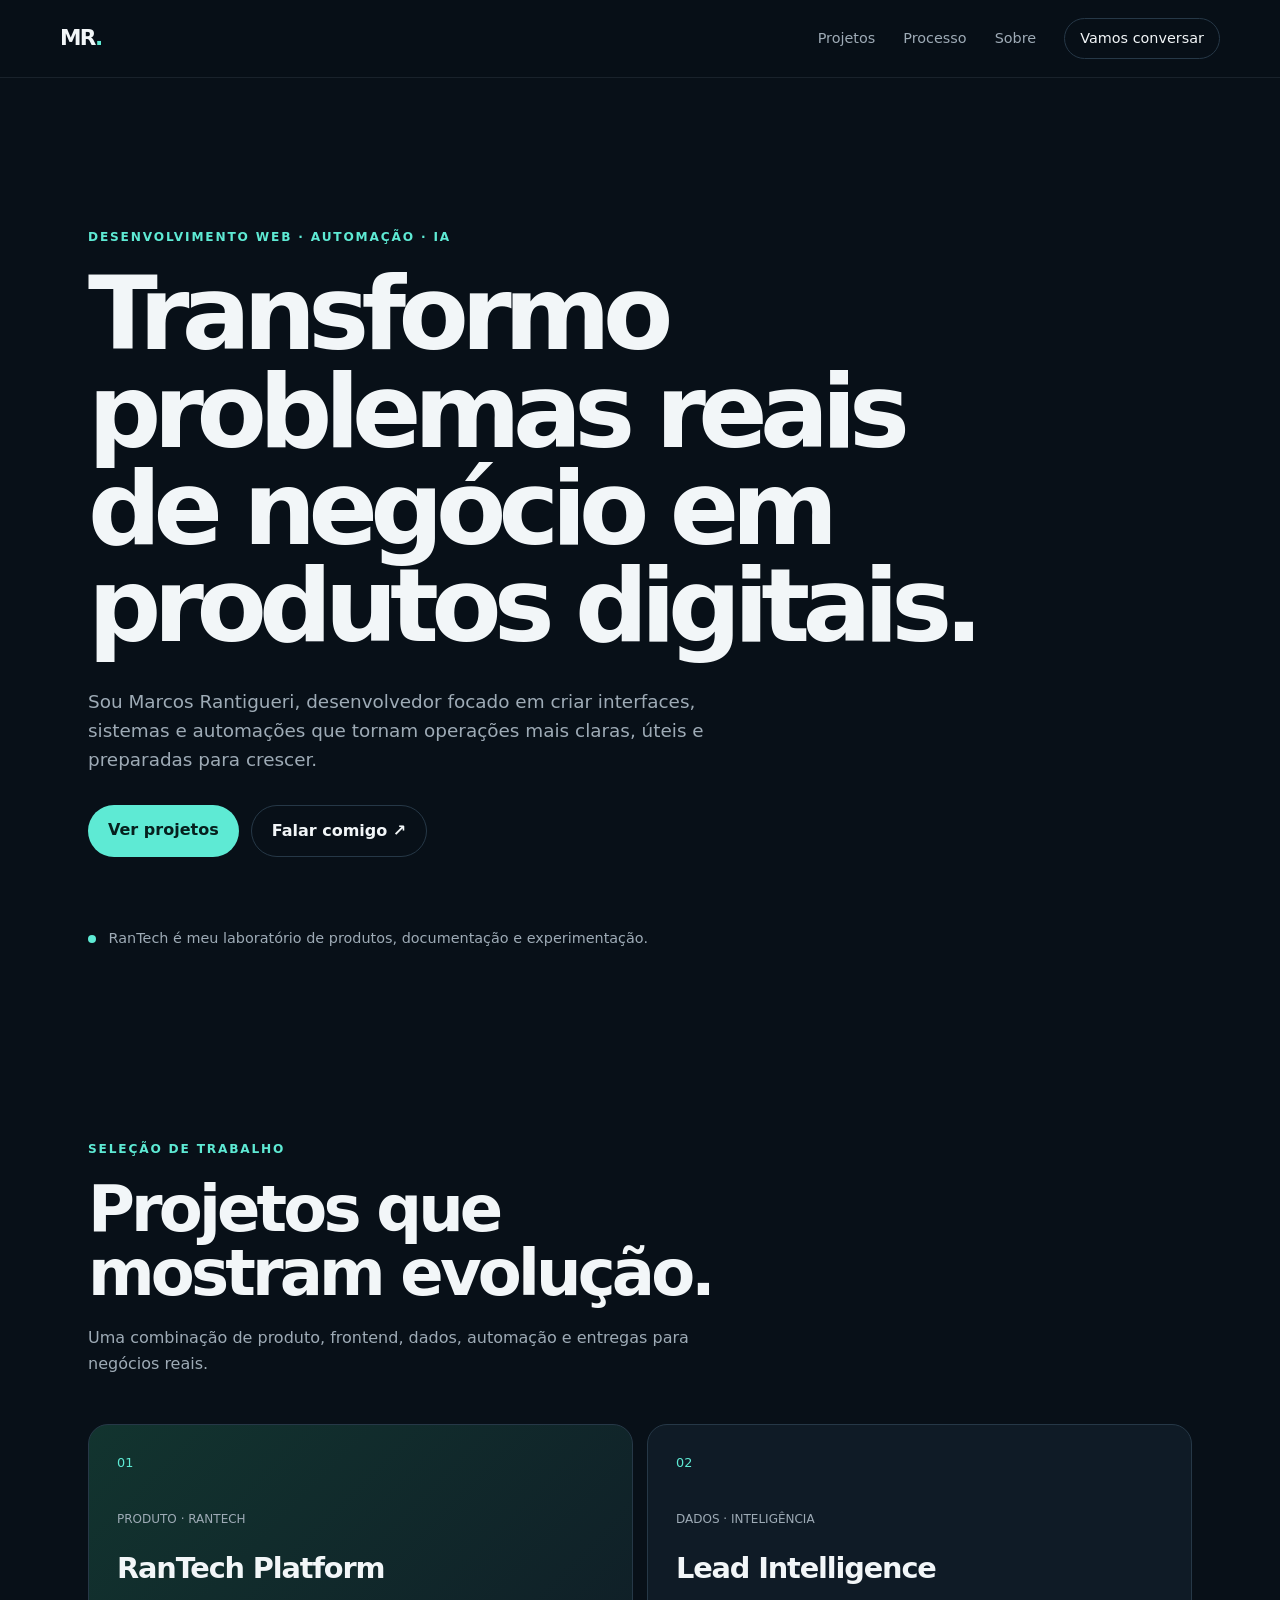
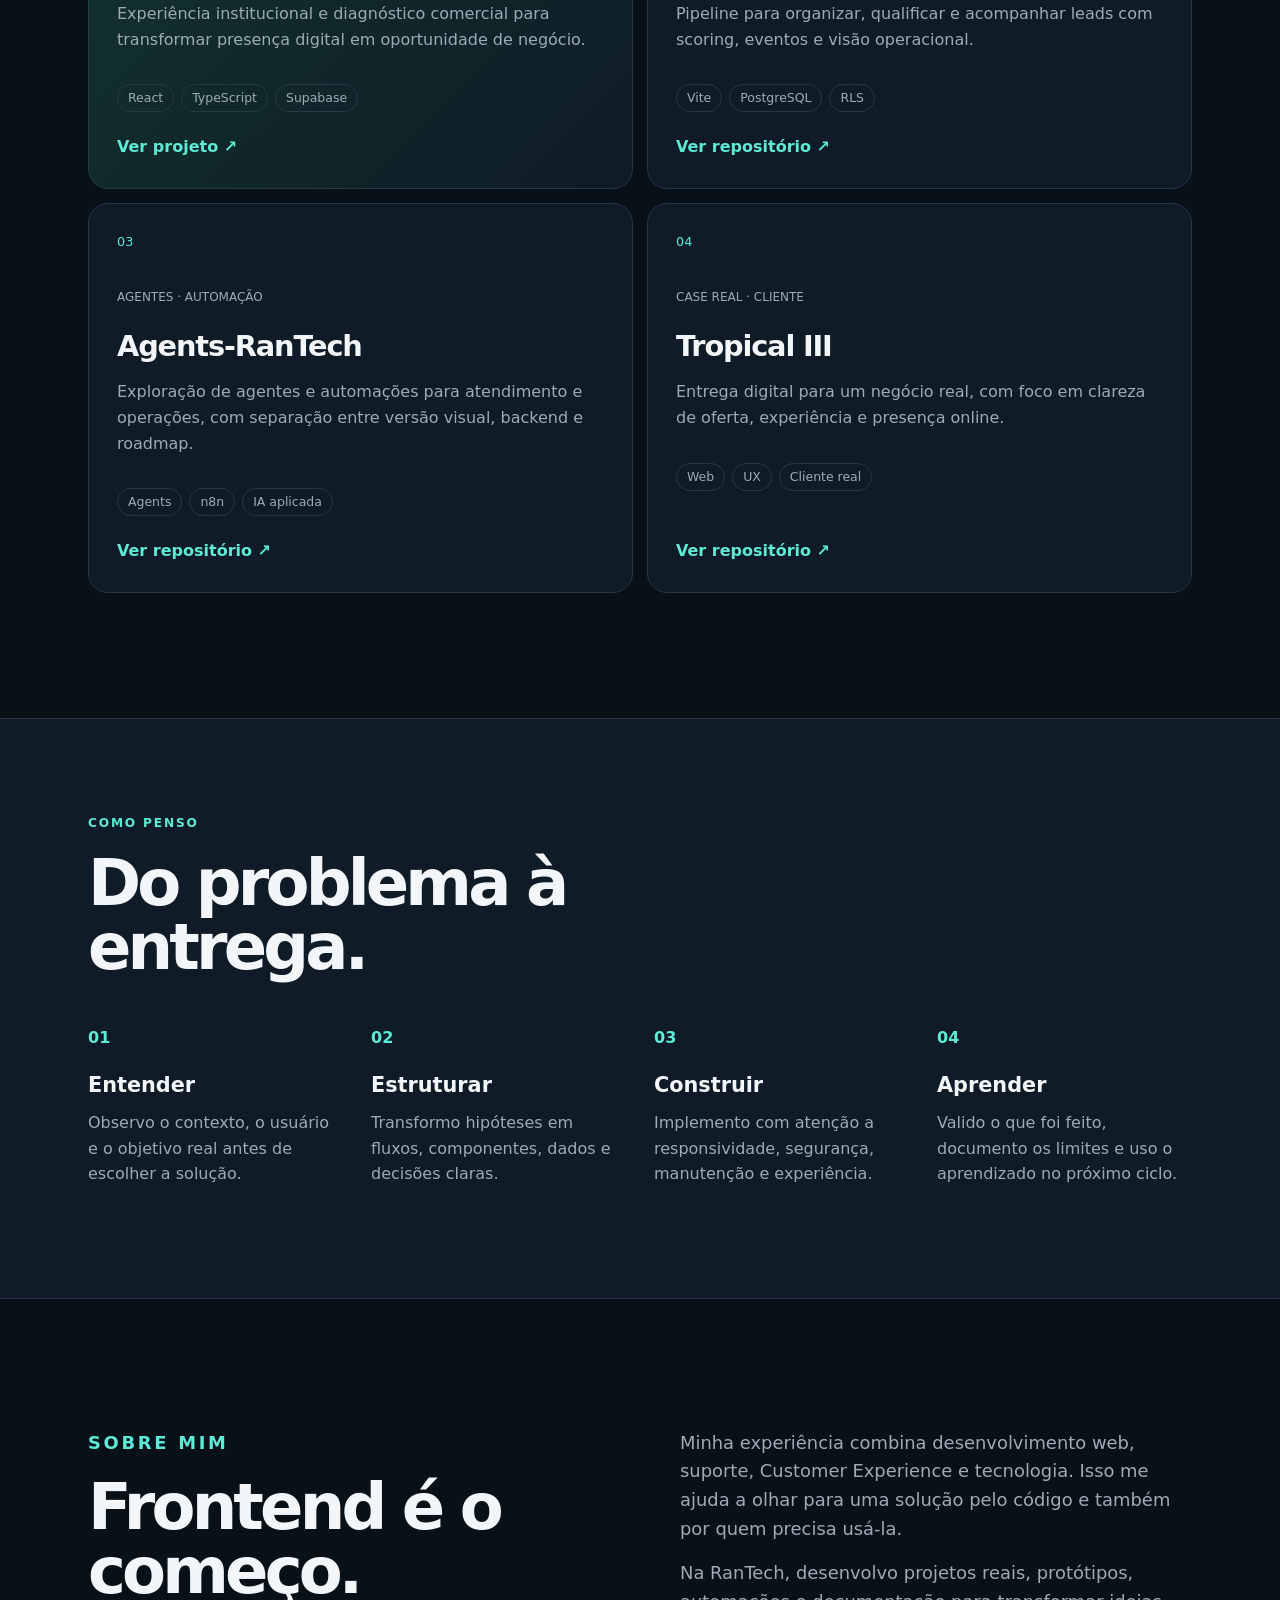
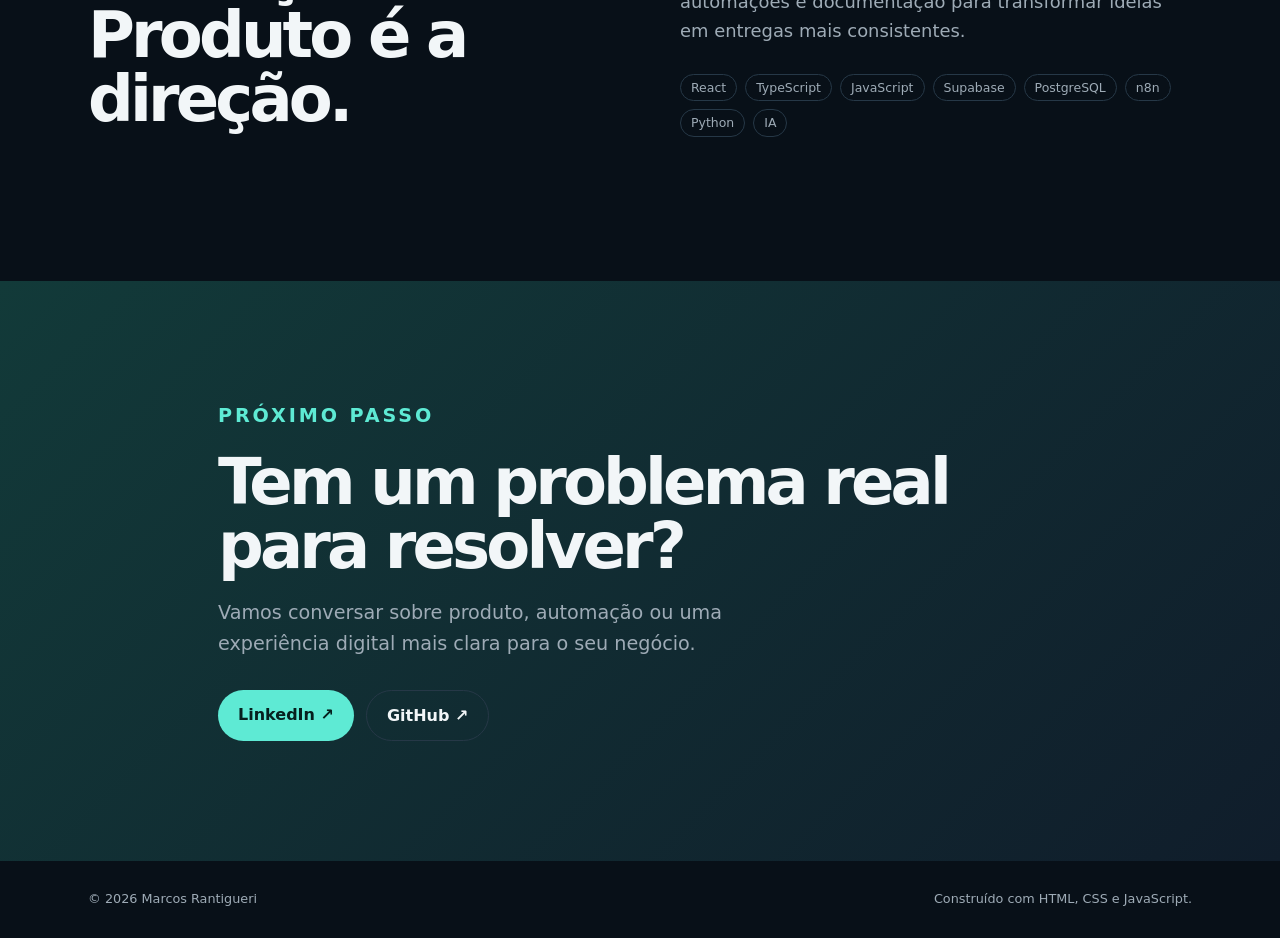
==== commit a98b9836: "feat: cria primeira versão do novo portfólio Implementa uma primeira versão estática e responsiva do" ====
--- a/index.html
+++ b/index.html
@@ -1,60 +1,53 @@
-<!DOCTYPE html>
+<!doctype html>
 <html lang="pt-BR">
+  <head>
+    <meta charset="UTF-8" />
+    <meta name="viewport" content="width=device-width, initial-scale=1.0" />
+    <meta name="description" content="Marcos Rantigueri — desenvolvimento web, automação e IA aplicada a problemas reais de negócio." />
+    <title>Marcos Rantigueri — Desenvolvimento, Automação e IA</title>
+    <link rel="stylesheet" href="style.css" />
+    <script defer src="scripts.js"></script>
+  </head>
+  <body>
+    <header class="site-header">
+      <a class="brand" href="#inicio" aria-label="Voltar ao início">MR<span>.</span></a>
+      <button class="menu-toggle" aria-expanded="false" aria-controls="site-nav">Menu</button>
+      <nav id="site-nav" class="site-nav" aria-label="Navegação principal">
+        <a href="#projetos">Projetos</a>
+        <a href="#processo">Processo</a>
+        <a href="#sobre">Sobre</a>
+        <a class="nav-cta" href="#contato">Vamos conversar</a>
+      </nav>
+    </header>
 
-<head>
-    <meta charset="UTF-8">
-    <meta name="viewport" content="width=device-width, initial-scale=1.0">
-    <title>Home - Meu Portifólio</title>
-    <link rel="stylesheet" href="style.css">
+    <main>
+      <section id="inicio" class="hero section-shell">
+        <p class="eyebrow">Desenvolvimento Web · Automação · IA</p>
+        <h1>Transformo problemas reais de negócio em produtos digitais.</h1>
+        <p class="hero-copy">Sou Marcos Rantigueri, desenvolvedor focado em criar interfaces, sistemas e automações que tornam operações mais claras, úteis e preparadas para crescer.</p>
+        <div class="hero-actions">
+          <a class="button button-primary" href="#projetos">Ver projetos</a>
+          <a class="button button-ghost" href="https://www.linkedin.com/in/marcos-rantigueri/" target="_blank" rel="noreferrer">Falar comigo ↗</a>
+        </div>
+        <div class="hero-note"><span class="status-dot"></span> RanTech é meu laboratório de produtos, documentação e experimentação.</div>
+      </section>
 
-    <link rel="icon" href="./img-logo/logo-marcos.png" type="image/png">
-</head>
+      <section id="projetos" class="section-shell section-block">
+        <div class="section-heading"><p class="eyebrow">Seleção de trabalho</p><h2>Projetos que mostram evolução.</h2><p>Uma combinação de produto, frontend, dados, automação e entregas para negócios reais.</p></div>
+        <div class="project-grid">
+          <article class="project-card project-featured"><span class="project-number">01</span><p class="project-type">Produto · RanTech</p><h3>RanTech Platform</h3><p>Experiência institucional e diagnóstico comercial para transformar presença digital em oportunidade de negócio.</p><div class="tags"><span>React</span><span>TypeScript</span><span>Supabase</span></div><a href="https://rantech-platform.vercel.app/" target="_blank" rel="noreferrer">Ver projeto ↗</a></article>
+          <article class="project-card"><span class="project-number">02</span><p class="project-type">Dados · Inteligência</p><h3>Lead Intelligence</h3><p>Pipeline para organizar, qualificar e acompanhar leads com scoring, eventos e visão operacional.</p><div class="tags"><span>Vite</span><span>PostgreSQL</span><span>RLS</span></div><a href="https://github.com/MarVinRant/Lead-Inteligence" target="_blank" rel="noreferrer">Ver repositório ↗</a></article>
+          <article class="project-card"><span class="project-number">03</span><p class="project-type">Agentes · Automação</p><h3>Agents-RanTech</h3><p>Exploração de agentes e automações para atendimento e operações, com separação entre versão visual, backend e roadmap.</p><div class="tags"><span>Agents</span><span>n8n</span><span>IA aplicada</span></div><a href="https://github.com/MarVinRant/Agents-RanTech" target="_blank" rel="noreferrer">Ver repositório ↗</a></article>
+          <article class="project-card"><span class="project-number">04</span><p class="project-type">Case real · Cliente</p><h3>Tropical III</h3><p>Entrega digital para um negócio real, com foco em clareza de oferta, experiência e presença online.</p><div class="tags"><span>Web</span><span>UX</span><span>Cliente real</span></div><a href="https://github.com/MarVinRant/Tropical-III" target="_blank" rel="noreferrer">Ver repositório ↗</a></article>
+        </div>
+      </section>
 
-<header class="hero-text">
-    <h1>O futuro da sua marca no digital.</h1>
-    <hr class="title-separator">
-    <p> Seu serviço já se destaca no mundo real; meu trabalho é torná-lo inesquecível na internet.
-        Crio interfaces inteligentes que funcionam como pontes para novos horizontes.
-        Se você está pronto para levar o seu negócio para o próximo nível e conquistar mais espaço, eu tenho as
-        ferramentas certas para pavimentar esse caminho.
-    </p>
-</header>
+      <section id="processo" class="process-section"><div class="section-shell"><div class="section-heading"><p class="eyebrow">Como penso</p><h2>Do problema à entrega.</h2></div><div class="process-grid"><div><span>01</span><h3>Entender</h3><p>Observo o contexto, o usuário e o objetivo real antes de escolher a solução.</p></div><div><span>02</span><h3>Estruturar</h3><p>Transformo hipóteses em fluxos, componentes, dados e decisões claras.</p></div><div><span>03</span><h3>Construir</h3><p>Implemento com atenção a responsividade, segurança, manutenção e experiência.</p></div><div><span>04</span><h3>Aprender</h3><p>Valido o que foi feito, documento os limites e uso o aprendizado no próximo ciclo.</p></div></div></div></section>
 
-<body>
-    <div class="background-blur"></div>
+      <section id="sobre" class="section-shell split-section"><div><p class="eyebrow">Sobre mim</p><h2>Frontend é o começo. Produto é a direção.</h2></div><div><p>Minha experiência combina desenvolvimento web, suporte, Customer Experience e tecnologia. Isso me ajuda a olhar para uma solução pelo código e também por quem precisa usá-la.</p><p>Na RanTech, desenvolvo projetos reais, protótipos, automações e documentação para transformar ideias em entregas mais consistentes.</p><div class="stack-list"><span>React</span><span>TypeScript</span><span>JavaScript</span><span>Supabase</span><span>PostgreSQL</span><span>n8n</span><span>Python</span><span>IA</span></div></div></section>
 
-    <nav class="navbar">
-        <a href="./index.html" class="nav-item solid">
-            Home
-            <img src="./img-logo/cursor.png" alt="Cursor do mouse" class="custom-cursor">
-        </a>
-        <a href="./exemplos.html" class="nav-item active">Exemplos</a>
-        <a href="./contatos.html" class="nav-item thin">Contato</a>
-    </nav>
-
-    <main class="desktop" id="desktop">
-        <div class="icon draggable">
-            <img class="logo-destaque" src="./img-logo/logo-marcos.png" alt="RanTech">
-            <span>RanTech</span>
-        </div>
-
-        <div class="icon draggable">
-            <img src="./img-logo/logo-css-3.png" alt="CSS-3">
-            <span>CSS-3</span>
-        </div>
-
-        <div class="icon draggable">
-            <img src="./img-logo/logo-html-5.png" alt="logo-html">
-            <span>HTML-5</span>
-        </div>
-
-        <div class="icon draggable">
-            <img src="./img-logo/logo-java.png" alt="Java-Script">
-            <span>Java Script</span>
-        </div>
+      <section id="contato" class="contact-section"><div class="section-shell contact-inner"><p class="eyebrow">Próximo passo</p><h2>Tem um problema real para resolver?</h2><p>Vamos conversar sobre produto, automação ou uma experiência digital mais clara para o seu negócio.</p><div class="hero-actions"><a class="button button-primary" href="https://www.linkedin.com/in/marcos-rantigueri/" target="_blank" rel="noreferrer">LinkedIn ↗</a><a class="button button-ghost" href="https://github.com/MarVinRant" target="_blank" rel="noreferrer">GitHub ↗</a></div></div></section>
     </main>
-
-    <script src="scripts.js"></script>
-</body>
-
-</html>+    <footer class="site-footer section-shell"><span>© <span id="year"></span> Marcos Rantigueri</span><span>Construído com HTML, CSS e JavaScript.</span></footer>
+  </body>
+</html>
--- a/style.css
+++ b/style.css
@@ -1,485 +1 @@
-/* Importação das fontes do projeto */
-@import url('https://fonts.googleapis.com/css2?family=Inter:wght@300;400;600&display=swap');
-@import url('https://fonts.googleapis.com/css2?family=Caveat:wght@600&display=swap');
-
-* {
-    margin: 0;
-    padding: 0;
-    box-sizing: border-box;
-}
-
-body {
-    font-family: 'Inter', sans-serif;
-    height: 100vh;
-    overflow: hidden; /* Corta a barra de rolagem pra Home parecer um desktop fixo */
-    color: white;
-}
-
-/* Imagem de Fundo Borrada */
-.background-blur {
-    position: absolute;
-    top: 0;
-    left: 0;
-    width: 100%;
-    height: 100%;
-
-    /* O linear-gradient serve como uma película escura (60% de opacidade) por cima da foto da pessoa */
-    background-image: linear-gradient(rgba(0, 0, 0, 0.6), rgba(0, 0, 0, 0.6)), url('./img/fundo.png');
-    
-    background-color: #c7a7a3; /* Cor de segurança caso o link da imagem quebre */
-    background-size: cover;
-    background-position: center;
-    z-index: -1;
-}
-
-/* Menu de Navegação */
-.navbar {
-    position: absolute;
-    top: 30px;
-    width: 100%;
-    display: flex;
-    justify-content: center;
-    gap: 15px;
-    z-index: 10;
-}
-
-.nav-item {
-    text-decoration: none;
-    color: white;
-    padding: 6px 20px;
-    border-radius: 30px;
-    font-size: 1rem;
-    transition: all 0.2s ease;
-    position: relative;
-}
-
-/* Estilos visuais de cada botão do menu */
-.nav-item.active {
-    color: white;
-    font-weight: 300;
-    border: 1px solid white;
-}
-
-/* Botão com destaque cheio (página atual) */
-.nav-item.solid {
-    background-color: #2c3e50; 
-    color: #ffffff; 
-    font-weight: 600;
-    border: 1px solid #2c3e50;
-}
-
-.nav-item.thin {
-    border: 1px solid white;
-    font-weight: 300;
-}
-
-.nav-item:hover {
-    transform: scale(1.05);
-}
-
-/* Área de trabalho dos ícones */
-.desktop {
-    position: relative;
-    width: 100%;
-    height: 100vh;
-}
-
-/* Configuração geral dos ícones */
-.icon {
-    position: absolute;
-    display: flex;
-    flex-direction: column;
-    align-items: center;
-    width: 90px;
-    cursor: grab;
-}
-
-.icon:active {
-    cursor: grabbing;
-}
-
-.icon img {
-    width: 50px;
-    height: 50px;
-    object-fit: cover;
-    margin-bottom: 5px;
-    pointer-events: none; /* Bloqueia a imagem pra não bugar o clique e o arrastar do mouse */
-}
-
-/* Sombrinha sutil para miniaturas */
-.img-thumbnail {
-    box-shadow: 2px 2px 5px rgba(0,0,0,0.3);
-}
-
-.icon span {
-    font-size: 0.85rem;
-    text-align: center;
-    text-shadow: 1px 1px 2px rgba(0, 0, 0, 0.8); /* Sombra preta pra dar leitura em fundos claros */
-    user-select: none;
-}
-
-/* Imagem do cursor customizado simulando o clique */
-.custom-cursor {
-    position: absolute;
-    width: 25px; 
-    bottom: -8px; 
-    right: -8px; 
-    pointer-events: none; /* Deixa o clique passar direto pro botão real debaixo dele */
-    z-index: 20;
-}
-
-/* --- ESTILOS DA GALERIA DE EXEMPLOS --- */
-@import url('https://fonts.googleapis.com/css2?family=Playfair+Display:wght@400;600&display=swap');
-
-.page-exemplos {
-    background-color: #aebfd1; /* Azul pastel acinzentado */
-    overflow-y: auto; /* Aqui precisa de scroll para ver os cartões */
-    height: auto;
-    min-height: 100vh;
-    padding-bottom: 80px;
-    background-image: url("https://www.transparenttextures.com/patterns/stucco.png"); 
-}
-
-.header-exemplos {
-    text-align: center;
-    margin-top: 140px; 
-    margin-bottom: 70px;
-}
-
-.header-exemplos h1 {
-    font-family: 'Playfair Display', serif;
-    font-size: 4.5rem;
-    font-weight: 400;
-    line-height: 1.1;
-    color: #2c3e50; 
-    letter-spacing: -1px;
-}
-
-/* Grid/Alinhamento dos blocos de pastas */
-.folders-container {
-    display: flex;
-    justify-content: center;
-    align-items: flex-start;
-    gap: 60px;
-    max-width: 1200px;
-    margin: 0 auto;
-    padding: 0 20px;
-    flex-wrap: wrap; 
-}
-
-.folder-card {
-    width: 320px;
-    display: flex;
-    flex-direction: column;
-    align-items: center;
-}
-
-/* Corpo físico da Pasta */
-.folder-graphic {
-    width: 100%;
-    height: 380px;
-    background-color: #d1d5db;
-    border-radius: 10px 0 5px 5px; /* Canto superior direito reto pra emendar na aba */
-    position: relative;
-    margin-bottom: 30px;
-    box-shadow: 0px 10px 20px rgba(0,0,0,0.15);
-}
-
-/* Aba superior da pasta */
-.folder-graphic::before {
-    content: '';
-    position: absolute;
-    top: -15px; 
-    right: 0;
-    width: 100px;
-    height: 16px; /* 1px a mais de altura pra morder o bloco de baixo e tirar emendas feias */
-    background-color: #d1d5db; 
-    border-radius: 10px 10px 0 0;
-}
-
-/* Moldura das Fotos Polaroid */
-.polaroid {
-    position: absolute;
-    background: #fff;
-    padding: 8px; 
-    padding-bottom: 28px; /* Espaço maior reservado pra legenda manuscrita */
-    box-shadow: 2px 4px 12px rgba(0,0,0,0.25);
-    transition: transform 0.3s ease;
-}
-
-.polaroid:hover {
-    transform: scale(1.05) translateY(-10px) !important;
-    z-index: 10;
-    cursor: pointer;
-}
-
-.polaroid img {
-    max-width: 100%;
-    height: auto;
-    object-fit: cover;
-}
-
-/* Legenda da Polaroid (Fonte estilo caneta) */
-.polaroid-legenda {
-    position: absolute;
-    bottom: 6px; 
-    left: 0;
-    width: 100%;
-    text-align: center;
-    font-size: 1.3rem; 
-    font-weight: 600;
-    color: #1a252f; 
-    font-family: 'Caveat', cursive; 
-    margin: 0;
-    transform: rotate(-1deg); /* Deixa levemente torto pra parecer real */
-}
-
-/* Posições exatas espalhadas das Polaroids (Pastas 1, 2 e 3) */
-.p1-1 { top: 20px; left: -10px; width: 130px; transform: rotate(-8deg); z-index: 1;}
-.p1-2 { top: 60px; right: -5px; width: 120px; transform: rotate(12deg); z-index: 2; }
-.p1-3 { bottom: 40px; left: 10px; width: 140px; transform: rotate(-5deg); z-index: 3; }
-.p1-4 { bottom: 10px; right: 20px; width: 110px; transform: rotate(8deg); z-index: 4; }
-.p1-5 { top: 120px; left: 60px; width: 130px; transform: rotate(-2deg); z-index: 5; }
-
-.p2-1 { top: 20px; left: -10px; width: 120px; transform: rotate(-10deg); z-index: 1;}
-.p2-2 { top: 40px; right: -5px; width: 130px; transform: rotate(8deg); z-index: 2; }
-.p2-3 { top: 160px; left: 30px; width: 140px; transform: rotate(2deg); z-index: 5; }
-.p2-4 { bottom: 20px; left: -10px; width: 120px; transform: rotate(-8deg); z-index: 3; }
-.p2-5 { bottom: 30px; right: 5px; width: 130px; transform: rotate(5deg); z-index: 4; }
-
-.p3-1 { top: 20px; left: 10px; width: 120px; transform: rotate(-8deg); z-index: 1;}
-.p3-2 { top: 40px; right: 10px; width: 120px; transform: rotate(12deg); z-index: 2;}
-.p3-3 { top: 150px; left: -15px; width: 130px; transform: rotate(-5deg); z-index: 3;}
-.p3-4 { bottom: 20px; right: 15px; width: 140px; transform: rotate(6deg); z-index: 4;}
-.p3-5 { bottom: 40px; left: 20px; width: 120px; transform: rotate(-2deg); z-index: 5;}
-
-.folder-text {
-    text-align: center;
-}
-
-.folder-text h2 {
-    font-family: 'Playfair Display', serif;
-    font-size: 2.2rem;
-    font-weight: 400;
-    color: #2c3e50; 
-    margin-bottom: 12px;
-}
-
-.folder-text p {
-    font-size: 0.95rem;
-    color: #4a5568; 
-    line-height: 1.5;
-    font-weight: 400;
-}
-
-/* --- ESTILOS DA PÁGINA DE CONTATO --- */
-.page-contato {
-    overflow: hidden;
-}
-
-.contact-container {
-    display: flex;
-    justify-content: center;
-    align-items: center;
-    height: 100vh;
-    padding-top: 50px; 
-}
-
-.contact-card {
-    background-color: #ffffff;
-    padding: 50px 40px;
-    border-radius: 20px;
-    width: 100%;
-    max-width: 500px;
-    box-shadow: 0 20px 40px rgba(0, 0, 0, 0.2);
-    text-align: center;
-    z-index: 5;
-}
-
-.contact-card h2 {
-    font-family: 'Playfair Display', serif;
-    color: #5c433b; /* Marronzinho elegante */
-    font-size: 2.2rem;
-    font-weight: 400;
-    margin-bottom: 30px;
-}
-
-.input-group {
-    text-align: left;
-    margin-bottom: 20px;
-}
-
-.input-group label {
-    display: block;
-    color: #5c433b;
-    font-size: 0.95rem;
-    margin-bottom: 8px;
-    font-weight: 600;
-}
-
-.input-group input, 
-.input-group select {
-    width: 100%;
-    padding: 12px 15px;
-    border: 1px solid #d1bfae;
-    border-radius: 10px;
-    font-size: 1rem;
-    font-family: 'Inter', sans-serif;
-    outline: none;
-    transition: border-color 0.3s ease;
-}
-
-.input-group input:focus, 
-.input-group select:focus {
-    border-color: #aebfd1;
-}
-
-.btn-submit {
-    width: 100%;
-    background-color: #aebfd1; 
-    color: #2c3e50; 
-    font-size: 1.1rem;
-    font-weight: 600;
-    padding: 15px;
-    border: none;
-    border-radius: 30px;
-    cursor: pointer;
-    transition: background-color 0.3s ease, transform 0.2s ease;
-    margin-top: 10px;
-}
-
-.btn-submit:hover {
-    background-color: #92a8bf; 
-    transform: translateY(-2px);
-}
-
-.disclaimer {
-    font-size: 0.8rem;
-    color: #888;
-    margin-top: 20px;
-}
-
-/* Texto Hero Central da Home */
-.hero-text {
-    text-align: center;
-    position: absolute;
-    top: 50%;
-    left: 50%;
-    transform: translate(-50%, -50%); /* Técnica pra travar o elemento exatamente no meio da tela */
-    width: 90%;
-    max-width: 650px; 
-    z-index: 15; 
-    pointer-events: none; 
-}
-
-.hero-text h1 {
-    font-family: 'Playfair Display', serif;
-    font-size: 3rem;
-    font-weight: 400;
-    color: #ffffff; 
-    margin-bottom: 15px;
-    line-height: 1.1;
-    text-shadow: 2px 2px 5px rgba(0,0,0,0.6); 
-}
-
-.hero-text p {
-    font-size: 1.1rem;
-    color: #e2e8f0; 
-    line-height: 1.6;
-    font-weight: 300;
-    text-shadow: 1px 1px 3px rgba(0,0,0,0.6);
-}
-
-/* Destaque circular do Logo Principal */
-.logo-destaque {
-    width: 100px !important;  
-    height: 100px !important;
-    border-radius: 50%;       
-    object-fit: cover;        
-    border: 3px solid #aebfd1; 
-    box-shadow: 0px 8px 20px rgba(0, 0, 0, 0.5); 
-    margin-bottom: 5px;
-}
-
-/* Linha curtinha decorativa do título */
-.title-separator {
-    width: 80px; 
-    height: 3px; 
-    background-color: #aebfd1; 
-    border: none; 
-    border-radius: 5px; 
-    margin: 0 auto 20px auto; 
-}
-
-/* ========================================= */
-/* --- SEÇÃO DE CONFIGURAÇÃO DO CELULAR (RESPONSIVO) --- */
-/* ========================================= */
-
-@media screen and (max-width: 768px) {
-    /* Ajustes da Navbar pra não embolar no mobile */
-    .navbar {
-        flex-wrap: wrap;
-        top: 15px;
-        gap: 10px;
-        padding: 0 10px;
-    }
-
-    .nav-item {
-        font-size: 0.9rem;
-        padding: 6px 15px;
-    }
-
-    /* Ajuste de escala do texto principal da Home */
-    .hero-text {
-        top: 60%; /* Joga o texto um tiquinho mais pra baixo abrindo espaço pro logo fixo */
-        width: 85%;
-    }
-
-    .hero-text h1 {
-        font-size: 1.8rem;
-    }
-
-    .hero-text p {
-        font-size: 0.9rem;
-    }
-
-    /* Reduzindo o diâmetro da logo no mobile pra harmonizar com as fontes */
-    .logo-destaque {
-        width: 80px !important;
-        height: 80px !important;
-    }
-
-    /* Ajustes das pastas na página de Exemplos */
-    .header-exemplos {
-        margin-top: 110px;
-        margin-bottom: 40px;
-    }
-
-    .header-exemplos h1 {
-        font-size: 2.8rem;
-    }
-
-    .folders-container {
-        gap: 40px; 
-    }
-
-    .folder-card {
-        width: 100%;
-        max-width: 320px;
-    }
-
-    /* Ajustes da caixinha da página de Contato */
-    .contact-container {
-        padding-top: 80px; 
-    }
-
-    .contact-card {
-        width: 90%;
-        padding: 30px 20px;
-        margin-top: 20px;
-    }
-
-    .contact-card h2 {
-        font-size: 1.8rem;
-    }
-}+:root{--bg:#081018;--surface:#0f1b26;--surface-2:#132433;--text:#f2f6f8;--muted:#9eabb6;--line:#263847;--accent:#5eead4;--accent-2:#7dd3fc;--max:1160px}*{box-sizing:border-box}html{scroll-behavior:smooth}body{margin:0;background:var(--bg);color:var(--text);font:16px/1.6 Inter,ui-sans-serif,system-ui,-apple-system,BlinkMacSystemFont,"Segoe UI",sans-serif}a{color:inherit;text-decoration:none}p{color:var(--muted);margin:0 0 1rem}.section-shell{max-width:var(--max);margin:auto;padding-left:28px;padding-right:28px}.site-header{align-items:center;background:rgba(8,16,24,.8);border-bottom:1px solid rgba(158,171,182,.12);display:flex;justify-content:space-between;padding:18px max(28px,calc((100% - var(--max))/2));position:sticky;top:0;z-index:5;backdrop-filter:blur(18px)}.brand{font-size:1.35rem;font-weight:800;letter-spacing:-.08em}.brand span{color:var(--accent)}.site-nav{align-items:center;display:flex;gap:28px}.site-nav a{color:var(--muted);font-size:.9rem}.site-nav a:hover{color:var(--text)}.nav-cta{border:1px solid var(--line);border-radius:999px;color:var(--text)!important;padding:8px 15px}.menu-toggle{background:none;border:1px solid var(--line);border-radius:999px;color:var(--text);display:none;padding:7px 12px}.hero{min-height:680px;padding-bottom:100px;padding-top:150px}.eyebrow{color:var(--accent);font-size:.76rem;font-weight:700;letter-spacing:.15em;margin-bottom:18px;text-transform:uppercase}.hero h1{font-size:clamp(3.2rem,8vw,7rem);letter-spacing:-.075em;line-height:.95;margin:0;max-width:920px}.hero-copy{font-size:1.15rem;margin-top:32px;max-width:650px}.hero-actions{display:flex;flex-wrap:wrap;gap:12px;margin-top:30px}.button{border-radius:999px;display:inline-flex;font-weight:700;padding:12px 20px}.button-primary{background:var(--accent);color:#06201e}.button-ghost{border:1px solid var(--line)}.hero-note{color:var(--muted);font-size:.9rem;margin-top:70px}.status-dot{background:var(--accent);border-radius:50%;display:inline-block;height:8px;margin-right:8px;width:8px}.section-block{padding-bottom:125px;padding-top:90px}.section-heading{max-width:660px}.section-heading h2,.split-section h2,.contact-inner h2{font-size:clamp(2.2rem,5vw,4.5rem);letter-spacing:-.06em;line-height:1;margin:0 0 20px}.project-grid{display:grid;gap:14px;grid-template-columns:repeat(2,1fr);margin-top:48px}.project-card{background:var(--surface);border:1px solid var(--line);border-radius:20px;display:flex;flex-direction:column;min-height:320px;padding:28px}.project-card:hover{border-color:var(--accent-2);transform:translateY(-3px);transition:.2s}.project-featured{background:linear-gradient(135deg,#12342f,var(--surface))}.project-number{color:var(--accent);font-size:.8rem}.project-type{font-size:.75rem;margin-top:36px;text-transform:uppercase}.project-card h3{font-size:1.8rem;letter-spacing:-.04em;margin:0 0 10px}.project-card a{color:var(--accent);font-weight:700;margin-top:auto}.tags{display:flex;flex-wrap:wrap;gap:7px;margin:16px 0 22px}.tags span,.stack-list span{border:1px solid var(--line);border-radius:999px;color:var(--muted);font-size:.78rem;padding:3px 10px}.process-section{background:var(--surface);border-bottom:1px solid var(--line);border-top:1px solid var(--line);padding:95px 0}.process-grid{display:grid;gap:28px;grid-template-columns:repeat(4,1fr);margin-top:46px}.process-grid span{color:var(--accent);font-weight:700}.process-grid h3{font-size:1.3rem;margin:18px 0 8px}.split-section{display:grid;gap:80px;grid-template-columns:1fr 1fr;padding-bottom:130px;padding-top:130px}.split-section p{font-size:1.12rem}.stack-list{display:flex;flex-wrap:wrap;gap:8px;margin-top:28px}.contact-section{background:linear-gradient(135deg,#123a39,#101d2b);padding:120px 0}.contact-inner{max-width:900px}.contact-inner p{font-size:1.2rem;max-width:600px}.site-footer{color:var(--muted);display:flex;font-size:.8rem;justify-content:space-between;padding-bottom:28px;padding-top:28px}@media(max-width:760px){.site-header{padding:16px 20px}.menu-toggle{display:block}.site-nav{background:var(--surface);border:1px solid var(--line);border-radius:16px;display:none;flex-direction:column;gap:18px;padding:18px;position:absolute;right:20px;top:64px}.site-nav.is-open{display:flex}.hero{min-height:auto;padding-top:100px}.hero h1{font-size:clamp(3rem,15vw,5rem)}.project-grid,.process-grid,.split-section{grid-template-columns:1fr}.split-section{gap:30px}.site-footer{flex-direction:column;gap:8px}}
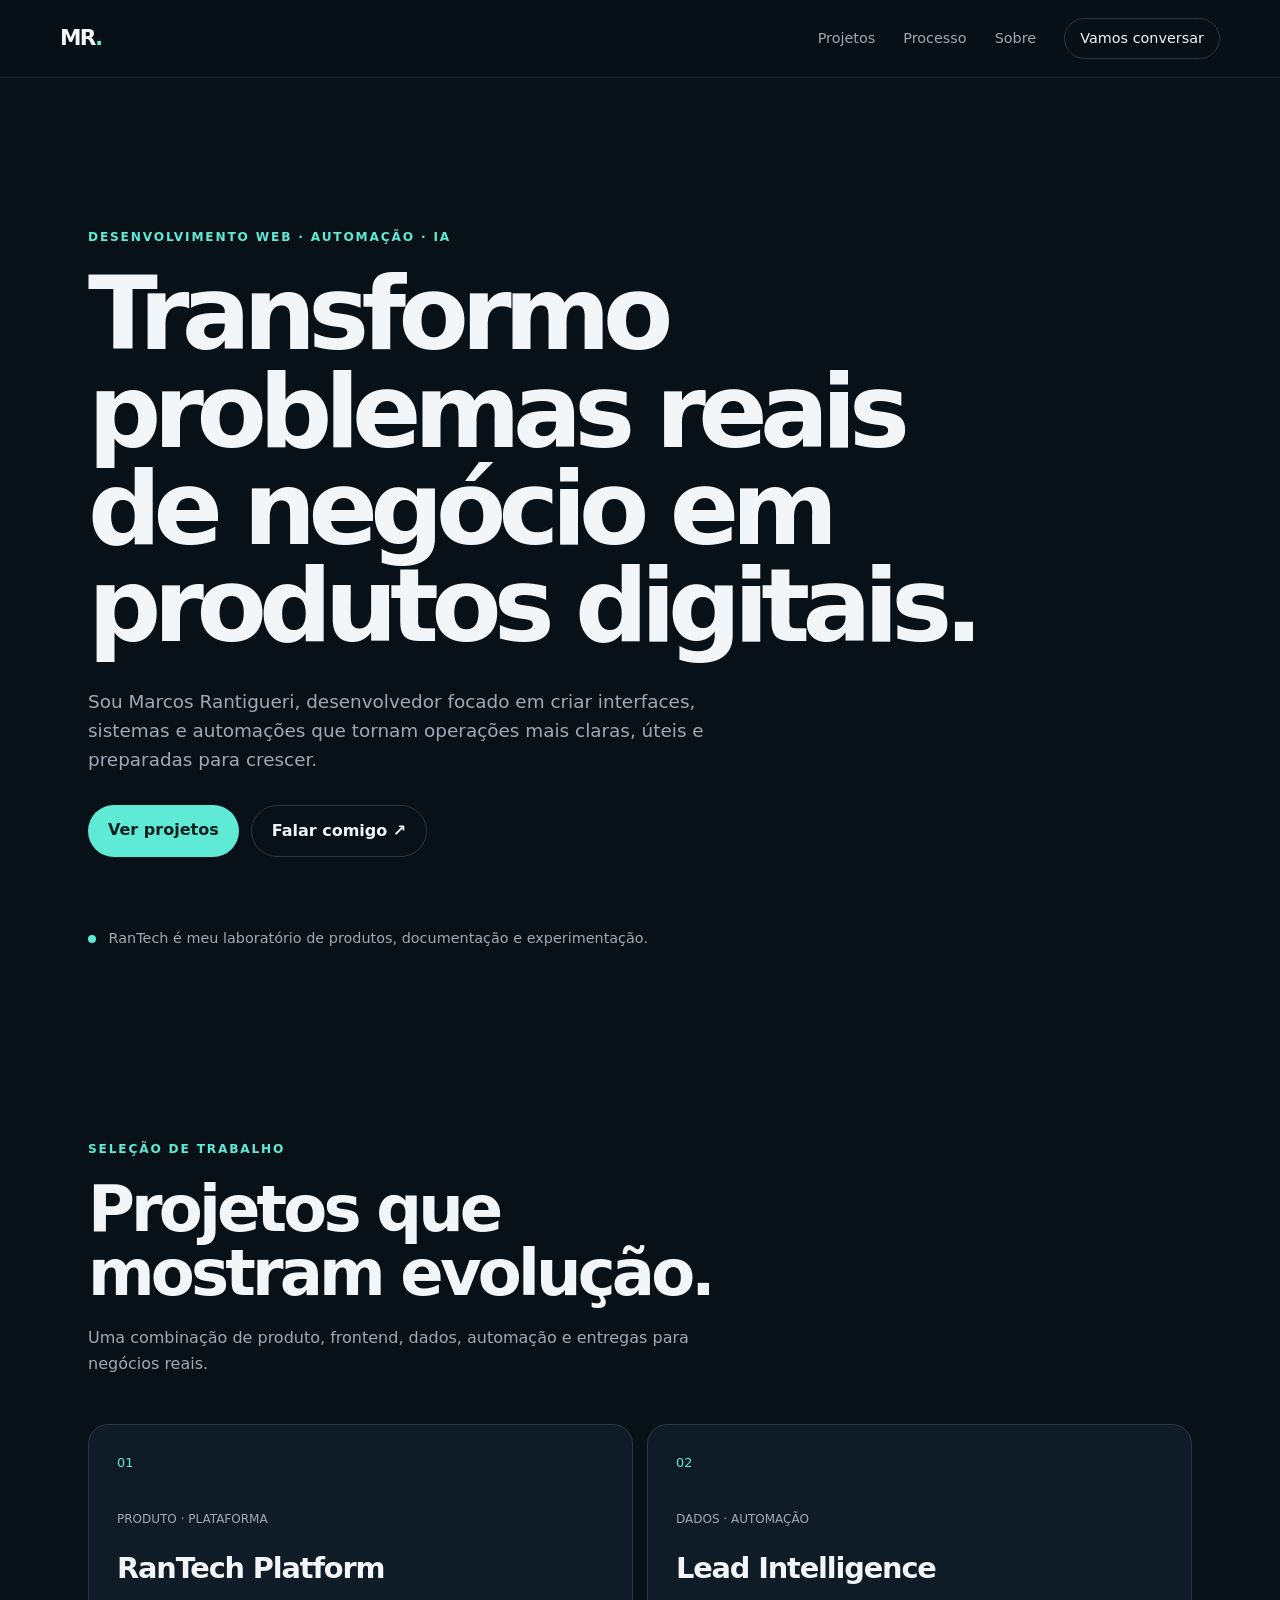
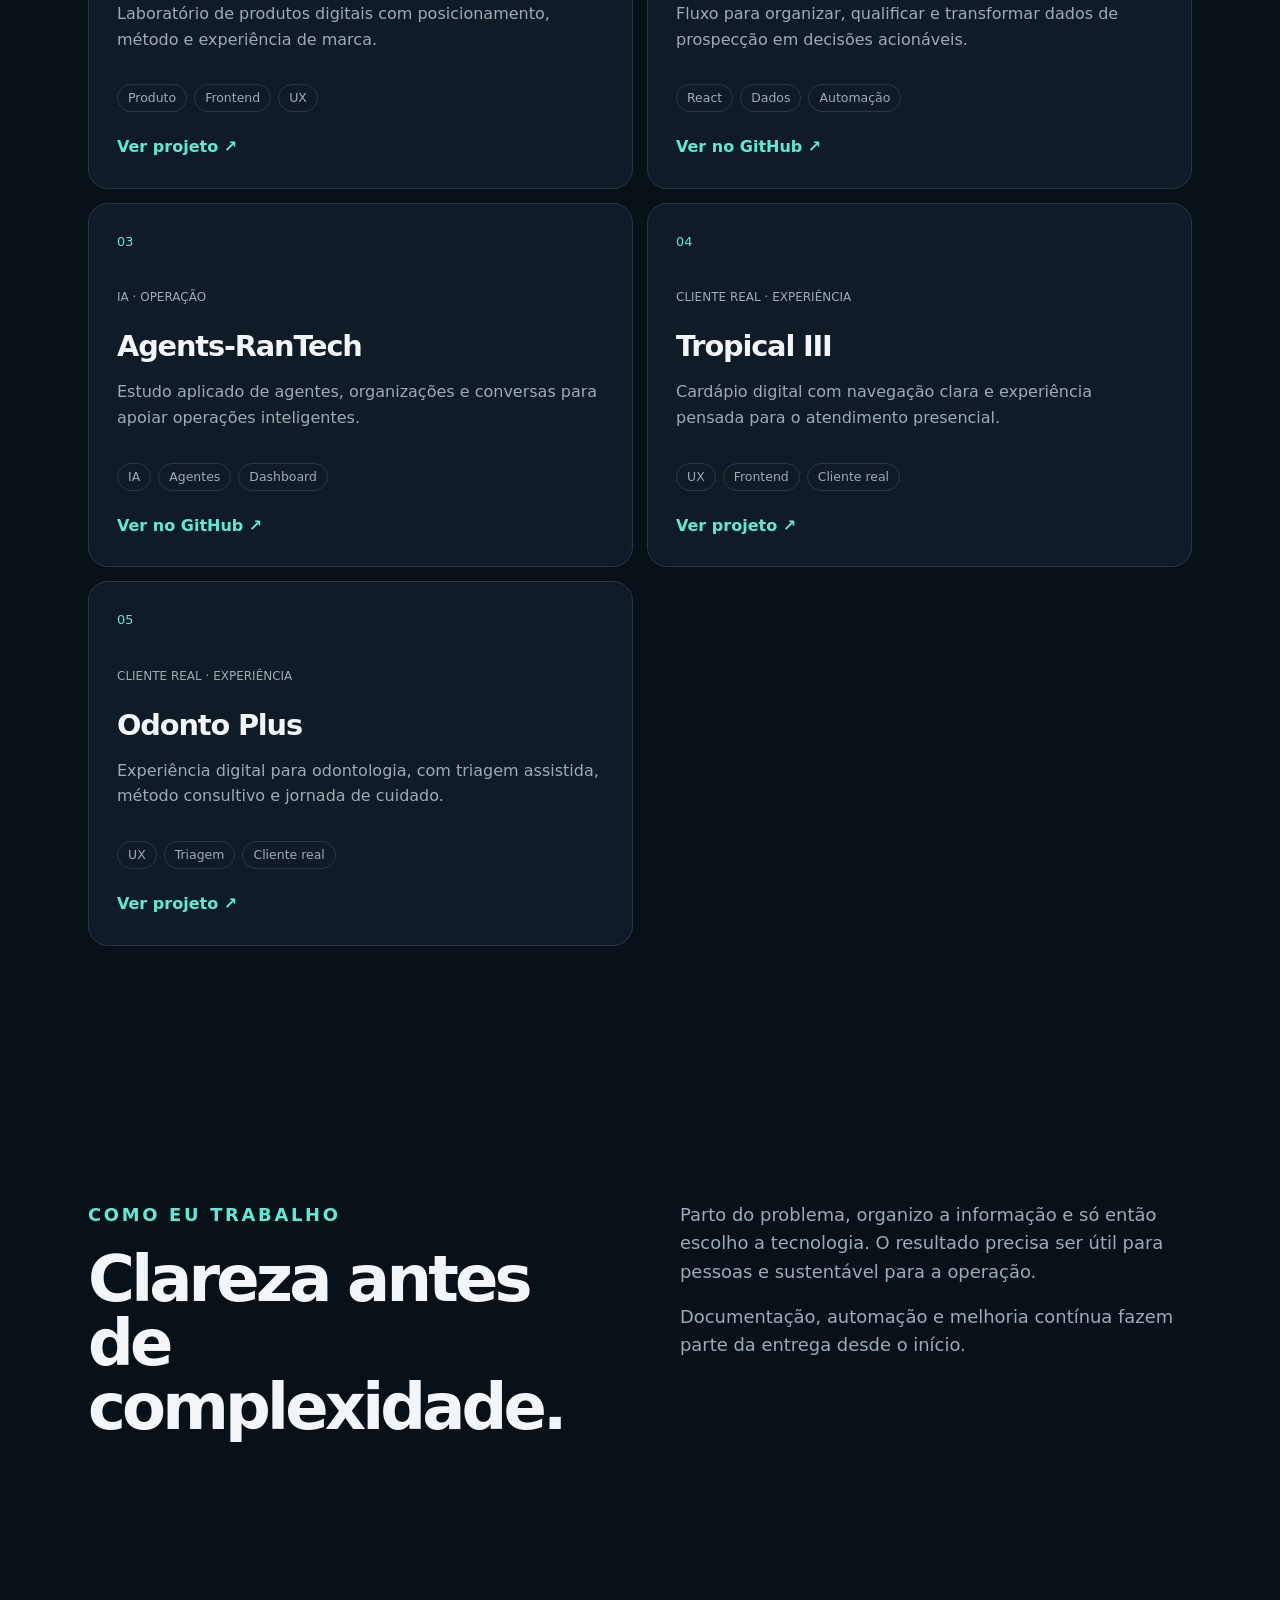
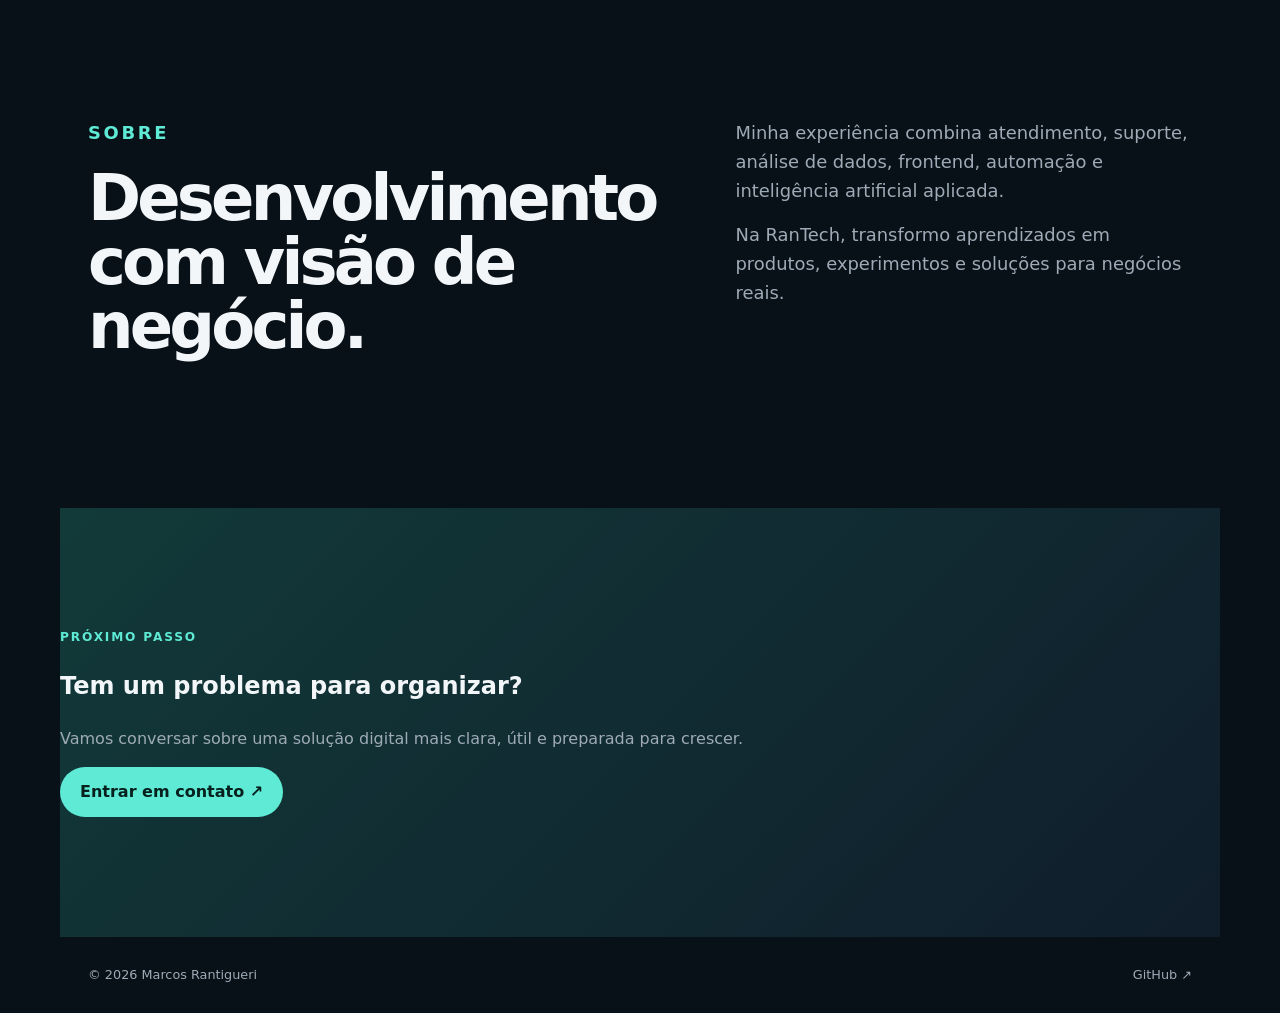
==== commit b55e2c41: "feat: adiciona Odonto Plus à seleção Atualiza a página principal para refletir os cinco projetos apr" ====
--- a/index.html
+++ b/index.html
@@ -35,19 +35,19 @@
       <section id="projetos" class="section-shell section-block">
         <div class="section-heading"><p class="eyebrow">Seleção de trabalho</p><h2>Projetos que mostram evolução.</h2><p>Uma combinação de produto, frontend, dados, automação e entregas para negócios reais.</p></div>
         <div class="project-grid">
-          <article class="project-card project-featured"><span class="project-number">01</span><p class="project-type">Produto · RanTech</p><h3>RanTech Platform</h3><p>Experiência institucional e diagnóstico comercial para transformar presença digital em oportunidade de negócio.</p><div class="tags"><span>React</span><span>TypeScript</span><span>Supabase</span></div><a href="https://rantech-platform.vercel.app/" target="_blank" rel="noreferrer">Ver projeto ↗</a></article>
-          <article class="project-card"><span class="project-number">02</span><p class="project-type">Dados · Inteligência</p><h3>Lead Intelligence</h3><p>Pipeline para organizar, qualificar e acompanhar leads com scoring, eventos e visão operacional.</p><div class="tags"><span>Vite</span><span>PostgreSQL</span><span>RLS</span></div><a href="https://github.com/MarVinRant/Lead-Inteligence" target="_blank" rel="noreferrer">Ver repositório ↗</a></article>
-          <article class="project-card"><span class="project-number">03</span><p class="project-type">Agentes · Automação</p><h3>Agents-RanTech</h3><p>Exploração de agentes e automações para atendimento e operações, com separação entre versão visual, backend e roadmap.</p><div class="tags"><span>Agents</span><span>n8n</span><span>IA aplicada</span></div><a href="https://github.com/MarVinRant/Agents-RanTech" target="_blank" rel="noreferrer">Ver repositório ↗</a></article>
-          <article class="project-card"><span class="project-number">04</span><p class="project-type">Case real · Cliente</p><h3>Tropical III</h3><p>Entrega digital para um negócio real, com foco em clareza de oferta, experiência e presença online.</p><div class="tags"><span>Web</span><span>UX</span><span>Cliente real</span></div><a href="https://github.com/MarVinRant/Tropical-III" target="_blank" rel="noreferrer">Ver repositório ↗</a></article>
+          <article class="project-card"><span class="project-number">01</span><p class="project-type">Produto · Plataforma</p><h3>RanTech Platform</h3><p>Laboratório de produtos digitais com posicionamento, método e experiência de marca.</p><div class="tags"><span>Produto</span><span>Frontend</span><span>UX</span></div><a href="https://rantech-platform.vercel.app/" target="_blank" rel="noreferrer">Ver projeto ↗</a></article>
+          <article class="project-card"><span class="project-number">02</span><p class="project-type">Dados · Automação</p><h3>Lead Intelligence</h3><p>Fluxo para organizar, qualificar e transformar dados de prospecção em decisões acionáveis.</p><div class="tags"><span>React</span><span>Dados</span><span>Automação</span></div><a href="https://github.com/MarVinRant/Lead-Inteligence" target="_blank" rel="noreferrer">Ver no GitHub ↗</a></article>
+          <article class="project-card"><span class="project-number">03</span><p class="project-type">IA · Operação</p><h3>Agents-RanTech</h3><p>Estudo aplicado de agentes, organizações e conversas para apoiar operações inteligentes.</p><div class="tags"><span>IA</span><span>Agentes</span><span>Dashboard</span></div><a href="https://github.com/MarVinRant/Agents-RanTech" target="_blank" rel="noreferrer">Ver no GitHub ↗</a></article>
+          <article class="project-card"><span class="project-number">04</span><p class="project-type">Cliente real · Experiência</p><h3>Tropical III</h3><p>Cardápio digital com navegação clara e experiência pensada para o atendimento presencial.</p><div class="tags"><span>UX</span><span>Frontend</span><span>Cliente real</span></div><a href="https://tropical-menu-demo.vercel.app/#cardapio" target="_blank" rel="noreferrer">Ver projeto ↗</a></article>
+          <article class="project-card"><span class="project-number">05</span><p class="project-type">Cliente real · Experiência</p><h3>Odonto Plus</h3><p>Experiência digital para odontologia, com triagem assistida, método consultivo e jornada de cuidado.</p><div class="tags"><span>UX</span><span>Triagem</span><span>Cliente real</span></div><a href="https://odonto-plus-kappa.vercel.app/" target="_blank" rel="noreferrer">Ver projeto ↗</a></article>
         </div>
       </section>
 
-      <section id="processo" class="process-section"><div class="section-shell"><div class="section-heading"><p class="eyebrow">Como penso</p><h2>Do problema à entrega.</h2></div><div class="process-grid"><div><span>01</span><h3>Entender</h3><p>Observo o contexto, o usuário e o objetivo real antes de escolher a solução.</p></div><div><span>02</span><h3>Estruturar</h3><p>Transformo hipóteses em fluxos, componentes, dados e decisões claras.</p></div><div><span>03</span><h3>Construir</h3><p>Implemento com atenção a responsividade, segurança, manutenção e experiência.</p></div><div><span>04</span><h3>Aprender</h3><p>Valido o que foi feito, documento os limites e uso o aprendizado no próximo ciclo.</p></div></div></div></section>
+      <section id="processo" class="section-shell section-block split-section"><div class="section-heading"><p class="eyebrow">Como eu trabalho</p><h2>Clareza antes de complexidade.</h2></div><div class="section-copy"><p>Parto do problema, organizo a informação e só então escolho a tecnologia. O resultado precisa ser útil para pessoas e sustentável para a operação.</p><p>Documentação, automação e melhoria contínua fazem parte da entrega desde o início.</p></div></section>
+      <section id="sobre" class="section-shell section-block split-section"><div class="section-heading"><p class="eyebrow">Sobre</p><h2>Desenvolvimento com visão de negócio.</h2></div><div class="section-copy"><p>Minha experiência combina atendimento, suporte, análise de dados, frontend, automação e inteligência artificial aplicada.</p><p>Na RanTech, transformo aprendizados em produtos, experimentos e soluções para negócios reais.</p></div></section>
+      <section id="contato" class="section-shell contact-section"><p class="eyebrow">Próximo passo</p><h2>Tem um problema para organizar?</h2><p>Vamos conversar sobre uma solução digital mais clara, útil e preparada para crescer.</p><a class="button button-primary" href="https://www.linkedin.com/in/marcos-rantigueri/" target="_blank" rel="noreferrer">Entrar em contato ↗</a></section>
+    </main>
 
-      <section id="sobre" class="section-shell split-section"><div><p class="eyebrow">Sobre mim</p><h2>Frontend é o começo. Produto é a direção.</h2></div><div><p>Minha experiência combina desenvolvimento web, suporte, Customer Experience e tecnologia. Isso me ajuda a olhar para uma solução pelo código e também por quem precisa usá-la.</p><p>Na RanTech, desenvolvo projetos reais, protótipos, automações e documentação para transformar ideias em entregas mais consistentes.</p><div class="stack-list"><span>React</span><span>TypeScript</span><span>JavaScript</span><span>Supabase</span><span>PostgreSQL</span><span>n8n</span><span>Python</span><span>IA</span></div></div></section>
-
-      <section id="contato" class="contact-section"><div class="section-shell contact-inner"><p class="eyebrow">Próximo passo</p><h2>Tem um problema real para resolver?</h2><p>Vamos conversar sobre produto, automação ou uma experiência digital mais clara para o seu negócio.</p><div class="hero-actions"><a class="button button-primary" href="https://www.linkedin.com/in/marcos-rantigueri/" target="_blank" rel="noreferrer">LinkedIn ↗</a><a class="button button-ghost" href="https://github.com/MarVinRant" target="_blank" rel="noreferrer">GitHub ↗</a></div></div></section>
-    </main>
-    <footer class="site-footer section-shell"><span>© <span id="year"></span> Marcos Rantigueri</span><span>Construído com HTML, CSS e JavaScript.</span></footer>
+    <footer class="site-footer section-shell"><span>© 2026 Marcos Rantigueri</span><a href="https://github.com/MarVinRant" target="_blank" rel="noreferrer">GitHub ↗</a></footer>
   </body>
 </html>
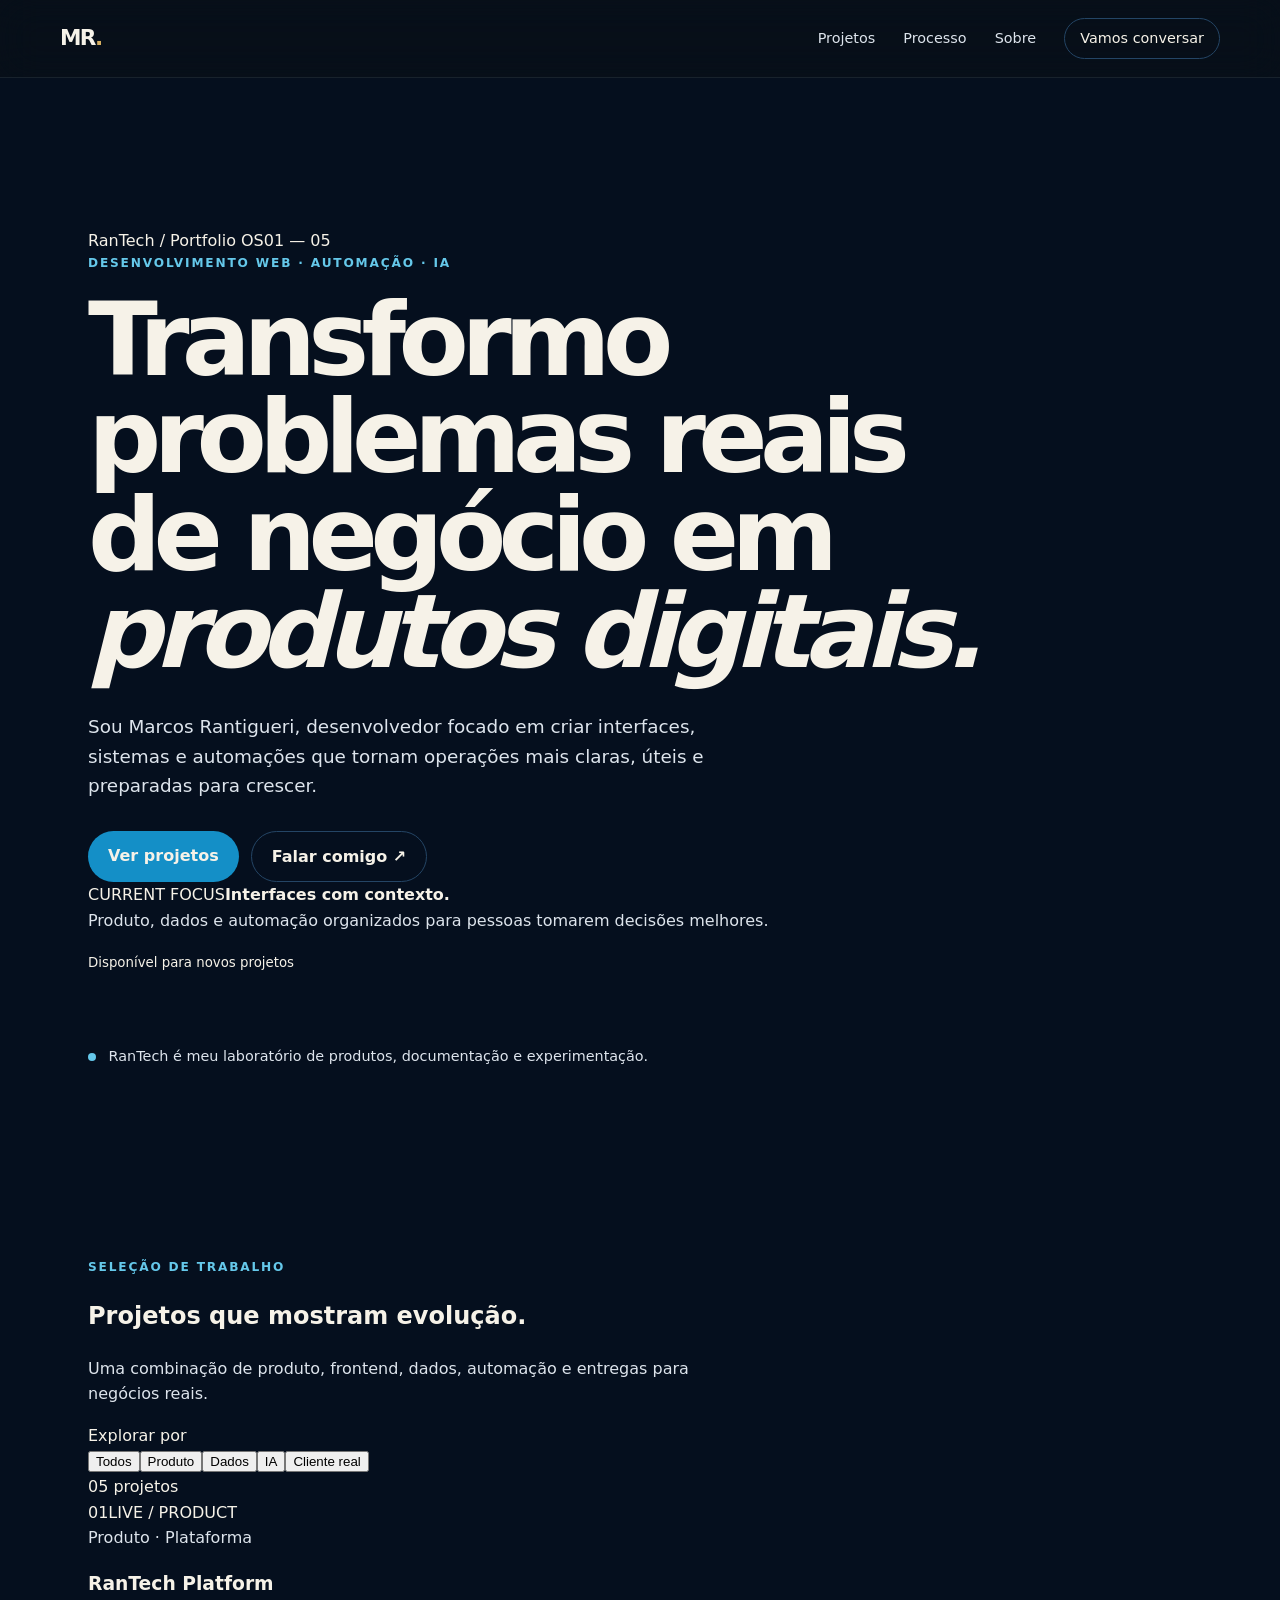
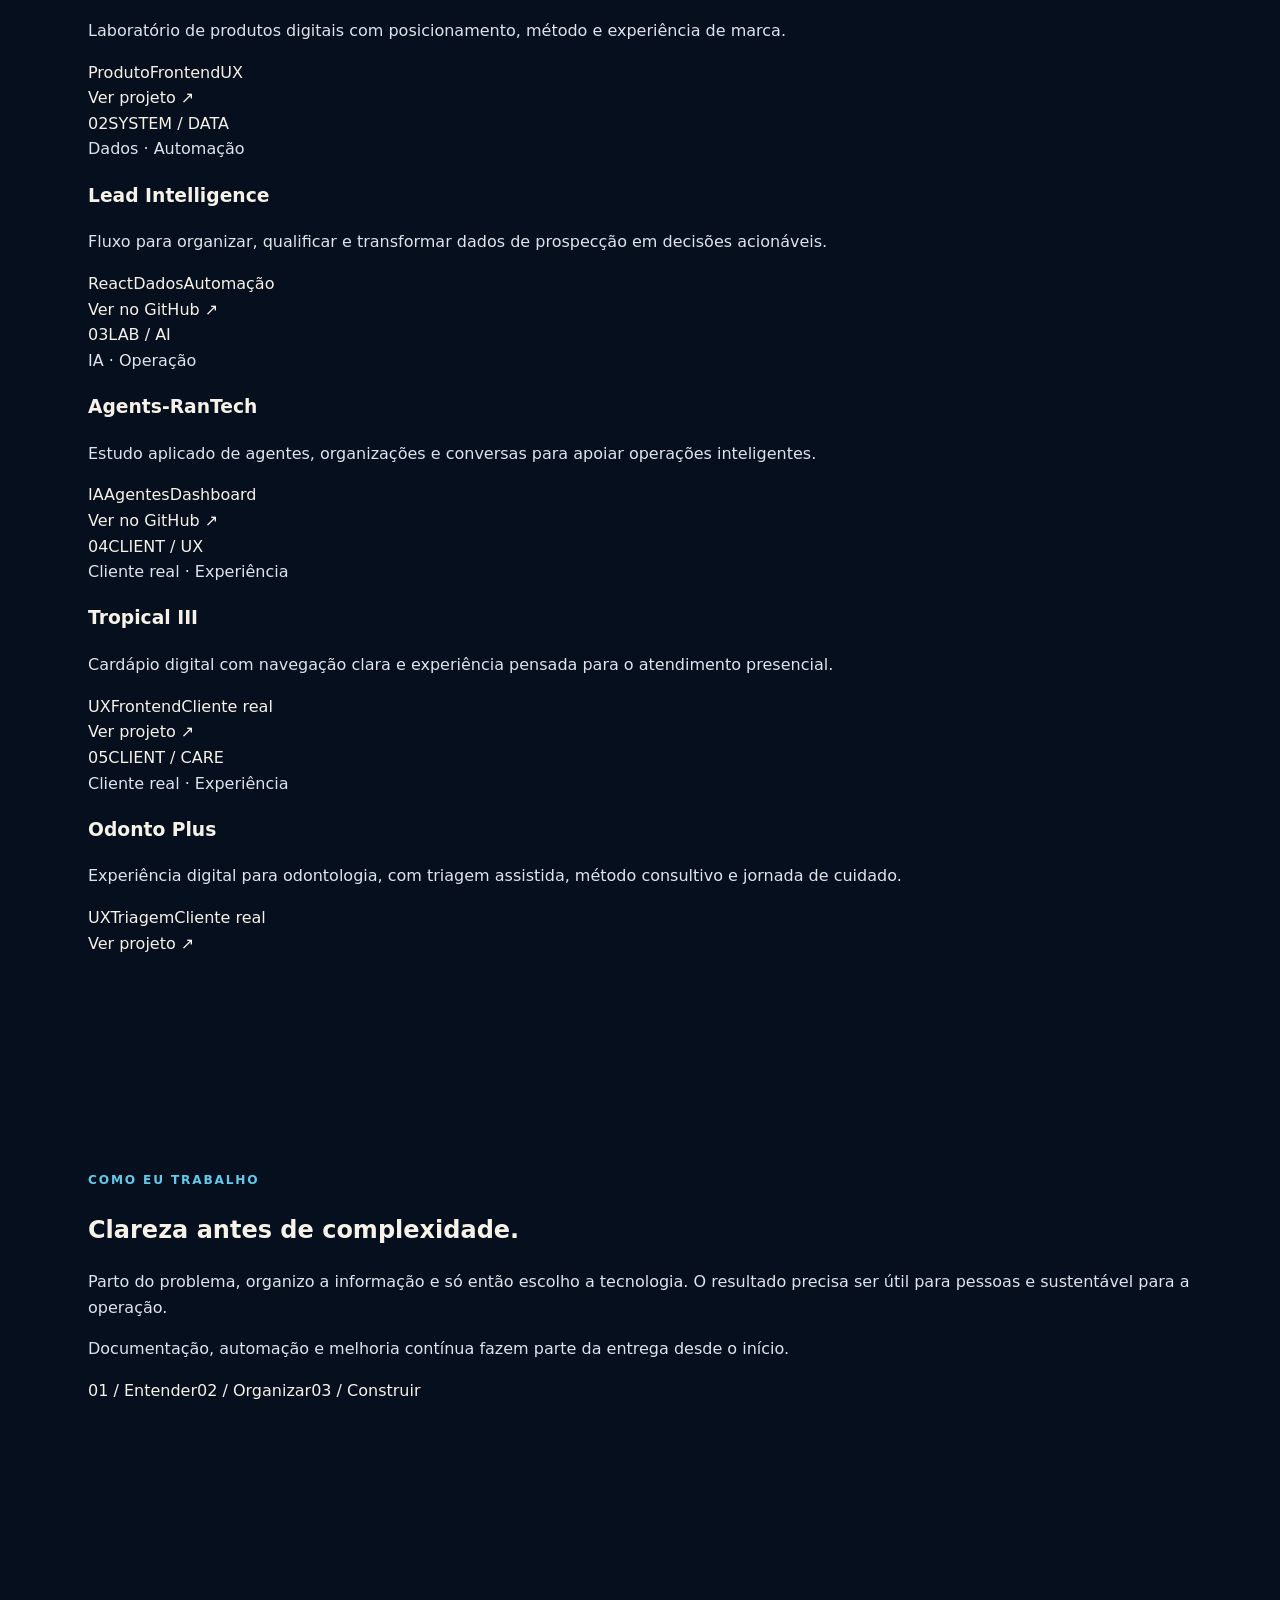
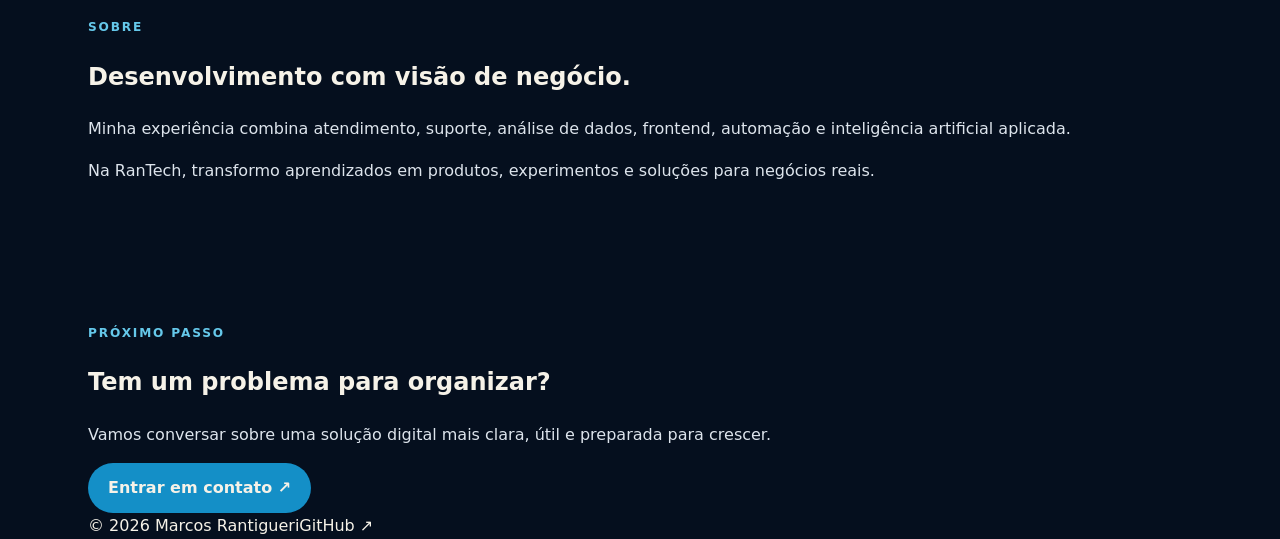
==== commit fec0aaef: "feat: transforma portfolio em experiencia editorial Atualiza a estrutura do portfolio com hero edito" ====
--- a/index.html
+++ b/index.html
@@ -21,31 +21,35 @@
     </header>
 
     <main>
-      <section id="inicio" class="hero section-shell">
-        <p class="eyebrow">Desenvolvimento Web · Automação · IA</p>
-        <h1>Transformo problemas reais de negócio em produtos digitais.</h1>
-        <p class="hero-copy">Sou Marcos Rantigueri, desenvolvedor focado em criar interfaces, sistemas e automações que tornam operações mais claras, úteis e preparadas para crescer.</p>
-        <div class="hero-actions">
-          <a class="button button-primary" href="#projetos">Ver projetos</a>
-          <a class="button button-ghost" href="https://www.linkedin.com/in/marcos-rantigueri/" target="_blank" rel="noreferrer">Falar comigo ↗</a>
+      <section id="inicio" class="hero section-shell reveal">
+        <div class="hero-topline"><span>RanTech / Portfolio OS</span><span class="hero-index">01 — 05</span></div>
+        <div class="hero-layout">
+          <div>
+            <p class="eyebrow">Desenvolvimento Web · Automação · IA</p>
+            <h1>Transformo problemas reais de negócio em <em>produtos digitais.</em></h1>
+            <p class="hero-copy">Sou Marcos Rantigueri, desenvolvedor focado em criar interfaces, sistemas e automações que tornam operações mais claras, úteis e preparadas para crescer.</p>
+            <div class="hero-actions"><a class="button button-primary" href="#projetos">Ver projetos</a><a class="button button-ghost" href="https://www.linkedin.com/in/marcos-rantigueri/" target="_blank" rel="noreferrer">Falar comigo ↗</a></div>
+          </div>
+          <aside class="hero-panel" aria-label="Resumo profissional"><span class="panel-label">CURRENT FOCUS</span><strong>Interfaces com contexto.</strong><p>Produto, dados e automação organizados para pessoas tomarem decisões melhores.</p><div class="panel-line"><span></span><small>Disponível para novos projetos</small></div></aside>
         </div>
         <div class="hero-note"><span class="status-dot"></span> RanTech é meu laboratório de produtos, documentação e experimentação.</div>
       </section>
 
-      <section id="projetos" class="section-shell section-block">
-        <div class="section-heading"><p class="eyebrow">Seleção de trabalho</p><h2>Projetos que mostram evolução.</h2><p>Uma combinação de produto, frontend, dados, automação e entregas para negócios reais.</p></div>
+      <section id="projetos" class="section-shell section-block reveal">
+        <div class="section-heading project-heading"><div><p class="eyebrow">Seleção de trabalho</p><h2>Projetos que mostram evolução.</h2></div><p>Uma combinação de produto, frontend, dados, automação e entregas para negócios reais.</p></div>
+        <div class="project-toolbar" aria-label="Filtrar projetos"><span class="toolbar-label">Explorar por</span><div class="filter-list" role="group" aria-label="Categorias de projeto"><button class="filter-button is-active" data-filter="all" aria-pressed="true">Todos</button><button class="filter-button" data-filter="produto" aria-pressed="false">Produto</button><button class="filter-button" data-filter="dados" aria-pressed="false">Dados</button><button class="filter-button" data-filter="ia" aria-pressed="false">IA</button><button class="filter-button" data-filter="cliente" aria-pressed="false">Cliente real</button></div><span class="project-count" aria-live="polite">05 projetos</span></div>
         <div class="project-grid">
-          <article class="project-card"><span class="project-number">01</span><p class="project-type">Produto · Plataforma</p><h3>RanTech Platform</h3><p>Laboratório de produtos digitais com posicionamento, método e experiência de marca.</p><div class="tags"><span>Produto</span><span>Frontend</span><span>UX</span></div><a href="https://rantech-platform.vercel.app/" target="_blank" rel="noreferrer">Ver projeto ↗</a></article>
-          <article class="project-card"><span class="project-number">02</span><p class="project-type">Dados · Automação</p><h3>Lead Intelligence</h3><p>Fluxo para organizar, qualificar e transformar dados de prospecção em decisões acionáveis.</p><div class="tags"><span>React</span><span>Dados</span><span>Automação</span></div><a href="https://github.com/MarVinRant/Lead-Inteligence" target="_blank" rel="noreferrer">Ver no GitHub ↗</a></article>
-          <article class="project-card"><span class="project-number">03</span><p class="project-type">IA · Operação</p><h3>Agents-RanTech</h3><p>Estudo aplicado de agentes, organizações e conversas para apoiar operações inteligentes.</p><div class="tags"><span>IA</span><span>Agentes</span><span>Dashboard</span></div><a href="https://github.com/MarVinRant/Agents-RanTech" target="_blank" rel="noreferrer">Ver no GitHub ↗</a></article>
-          <article class="project-card"><span class="project-number">04</span><p class="project-type">Cliente real · Experiência</p><h3>Tropical III</h3><p>Cardápio digital com navegação clara e experiência pensada para o atendimento presencial.</p><div class="tags"><span>UX</span><span>Frontend</span><span>Cliente real</span></div><a href="https://tropical-menu-demo.vercel.app/#cardapio" target="_blank" rel="noreferrer">Ver projeto ↗</a></article>
-          <article class="project-card"><span class="project-number">05</span><p class="project-type">Cliente real · Experiência</p><h3>Odonto Plus</h3><p>Experiência digital para odontologia, com triagem assistida, método consultivo e jornada de cuidado.</p><div class="tags"><span>UX</span><span>Triagem</span><span>Cliente real</span></div><a href="https://odonto-plus-kappa.vercel.app/" target="_blank" rel="noreferrer">Ver projeto ↗</a></article>
+          <article class="project-card project-featured reveal" data-category="produto" data-project="01"><div class="project-card-top"><span class="project-number">01</span><span class="project-signal">LIVE / PRODUCT</span></div><p class="project-type">Produto · Plataforma</p><h3>RanTech Platform</h3><p>Laboratório de produtos digitais com posicionamento, método e experiência de marca.</p><div class="tags"><span>Produto</span><span>Frontend</span><span>UX</span></div><a href="https://rantech-platform.vercel.app/" target="_blank" rel="noreferrer">Ver projeto <span>↗</span></a></article>
+          <article class="project-card reveal" data-category="dados" data-project="02"><div class="project-card-top"><span class="project-number">02</span><span class="project-signal">SYSTEM / DATA</span></div><p class="project-type">Dados · Automação</p><h3>Lead Intelligence</h3><p>Fluxo para organizar, qualificar e transformar dados de prospecção em decisões acionáveis.</p><div class="tags"><span>React</span><span>Dados</span><span>Automação</span></div><a href="https://github.com/MarVinRant/Lead-Inteligence" target="_blank" rel="noreferrer">Ver no GitHub <span>↗</span></a></article>
+          <article class="project-card reveal" data-category="ia" data-project="03"><div class="project-card-top"><span class="project-number">03</span><span class="project-signal">LAB / AI</span></div><p class="project-type">IA · Operação</p><h3>Agents-RanTech</h3><p>Estudo aplicado de agentes, organizações e conversas para apoiar operações inteligentes.</p><div class="tags"><span>IA</span><span>Agentes</span><span>Dashboard</span></div><a href="https://github.com/MarVinRant/Agents-RanTech" target="_blank" rel="noreferrer">Ver no GitHub <span>↗</span></a></article>
+          <article class="project-card reveal" data-category="cliente" data-project="04"><div class="project-card-top"><span class="project-number">04</span><span class="project-signal">CLIENT / UX</span></div><p class="project-type">Cliente real · Experiência</p><h3>Tropical III</h3><p>Cardápio digital com navegação clara e experiência pensada para o atendimento presencial.</p><div class="tags"><span>UX</span><span>Frontend</span><span>Cliente real</span></div><a href="https://tropical-menu-demo.vercel.app/#cardapio" target="_blank" rel="noreferrer">Ver projeto <span>↗</span></a></article>
+          <article class="project-card reveal" data-category="cliente" data-project="05"><div class="project-card-top"><span class="project-number">05</span><span class="project-signal">CLIENT / CARE</span></div><p class="project-type">Cliente real · Experiência</p><h3>Odonto Plus</h3><p>Experiência digital para odontologia, com triagem assistida, método consultivo e jornada de cuidado.</p><div class="tags"><span>UX</span><span>Triagem</span><span>Cliente real</span></div><a href="https://odonto-plus-kappa.vercel.app/" target="_blank" rel="noreferrer">Ver projeto <span>↗</span></a></article>
         </div>
       </section>
 
-      <section id="processo" class="section-shell section-block split-section"><div class="section-heading"><p class="eyebrow">Como eu trabalho</p><h2>Clareza antes de complexidade.</h2></div><div class="section-copy"><p>Parto do problema, organizo a informação e só então escolho a tecnologia. O resultado precisa ser útil para pessoas e sustentável para a operação.</p><p>Documentação, automação e melhoria contínua fazem parte da entrega desde o início.</p></div></section>
-      <section id="sobre" class="section-shell section-block split-section"><div class="section-heading"><p class="eyebrow">Sobre</p><h2>Desenvolvimento com visão de negócio.</h2></div><div class="section-copy"><p>Minha experiência combina atendimento, suporte, análise de dados, frontend, automação e inteligência artificial aplicada.</p><p>Na RanTech, transformo aprendizados em produtos, experimentos e soluções para negócios reais.</p></div></section>
-      <section id="contato" class="section-shell contact-section"><p class="eyebrow">Próximo passo</p><h2>Tem um problema para organizar?</h2><p>Vamos conversar sobre uma solução digital mais clara, útil e preparada para crescer.</p><a class="button button-primary" href="https://www.linkedin.com/in/marcos-rantigueri/" target="_blank" rel="noreferrer">Entrar em contato ↗</a></section>
+      <section id="processo" class="section-shell section-block split-section reveal"><div class="section-heading"><p class="eyebrow">Como eu trabalho</p><h2>Clareza antes de complexidade.</h2></div><div class="section-copy"><p>Parto do problema, organizo a informação e só então escolho a tecnologia. O resultado precisa ser útil para pessoas e sustentável para a operação.</p><p>Documentação, automação e melhoria contínua fazem parte da entrega desde o início.</p><div class="process-steps"><span>01 / Entender</span><span>02 / Organizar</span><span>03 / Construir</span></div></div></section>
+      <section id="sobre" class="section-shell section-block split-section reveal"><div class="section-heading"><p class="eyebrow">Sobre</p><h2>Desenvolvimento com visão de negócio.</h2></div><div class="section-copy"><p>Minha experiência combina atendimento, suporte, análise de dados, frontend, automação e inteligência artificial aplicada.</p><p>Na RanTech, transformo aprendizados em produtos, experimentos e soluções para negócios reais.</p></div></section>
+      <section id="contato" class="section-shell contact-section reveal"><p class="eyebrow">Próximo passo</p><h2>Tem um problema para organizar?</h2><p>Vamos conversar sobre uma solução digital mais clara, útil e preparada para crescer.</p><a class="button button-primary" href="https://www.linkedin.com/in/marcos-rantigueri/" target="_blank" rel="noreferrer">Entrar em contato ↗</a></section>
     </main>
 
     <footer class="site-footer section-shell"><span>© 2026 Marcos Rantigueri</span><a href="https://github.com/MarVinRant" target="_blank" rel="noreferrer">GitHub ↗</a></footer>
--- a/style.css
+++ b/style.css
@@ -1 +1 @@
-:root{--bg:#081018;--surface:#0f1b26;--surface-2:#132433;--text:#f2f6f8;--muted:#9eabb6;--line:#263847;--accent:#5eead4;--accent-2:#7dd3fc;--max:1160px}*{box-sizing:border-box}html{scroll-behavior:smooth}body{margin:0;background:var(--bg);color:var(--text);font:16px/1.6 Inter,ui-sans-serif,system-ui,-apple-system,BlinkMacSystemFont,"Segoe UI",sans-serif}a{color:inherit;text-decoration:none}p{color:var(--muted);margin:0 0 1rem}.section-shell{max-width:var(--max);margin:auto;padding-left:28px;padding-right:28px}.site-header{align-items:center;background:rgba(8,16,24,.8);border-bottom:1px solid rgba(158,171,182,.12);display:flex;justify-content:space-between;padding:18px max(28px,calc((100% - var(--max))/2));position:sticky;top:0;z-index:5;backdrop-filter:blur(18px)}.brand{font-size:1.35rem;font-weight:800;letter-spacing:-.08em}.brand span{color:var(--accent)}.site-nav{align-items:center;display:flex;gap:28px}.site-nav a{color:var(--muted);font-size:.9rem}.site-nav a:hover{color:var(--text)}.nav-cta{border:1px solid var(--line);border-radius:999px;color:var(--text)!important;padding:8px 15px}.menu-toggle{background:none;border:1px solid var(--line);border-radius:999px;color:var(--text);display:none;padding:7px 12px}.hero{min-height:680px;padding-bottom:100px;padding-top:150px}.eyebrow{color:var(--accent);font-size:.76rem;font-weight:700;letter-spacing:.15em;margin-bottom:18px;text-transform:uppercase}.hero h1{font-size:clamp(3.2rem,8vw,7rem);letter-spacing:-.075em;line-height:.95;margin:0;max-width:920px}.hero-copy{font-size:1.15rem;margin-top:32px;max-width:650px}.hero-actions{display:flex;flex-wrap:wrap;gap:12px;margin-top:30px}.button{border-radius:999px;display:inline-flex;font-weight:700;padding:12px 20px}.button-primary{background:var(--accent);color:#06201e}.button-ghost{border:1px solid var(--line)}.hero-note{color:var(--muted);font-size:.9rem;margin-top:70px}.status-dot{background:var(--accent);border-radius:50%;display:inline-block;height:8px;margin-right:8px;width:8px}.section-block{padding-bottom:125px;padding-top:90px}.section-heading{max-width:660px}.section-heading h2,.split-section h2,.contact-inner h2{font-size:clamp(2.2rem,5vw,4.5rem);letter-spacing:-.06em;line-height:1;margin:0 0 20px}.project-grid{display:grid;gap:14px;grid-template-columns:repeat(2,1fr);margin-top:48px}.project-card{background:var(--surface);border:1px solid var(--line);border-radius:20px;display:flex;flex-direction:column;min-height:320px;padding:28px}.project-card:hover{border-color:var(--accent-2);transform:translateY(-3px);transition:.2s}.project-featured{background:linear-gradient(135deg,#12342f,var(--surface))}.project-number{color:var(--accent);font-size:.8rem}.project-type{font-size:.75rem;margin-top:36px;text-transform:uppercase}.project-card h3{font-size:1.8rem;letter-spacing:-.04em;margin:0 0 10px}.project-card a{color:var(--accent);font-weight:700;margin-top:auto}.tags{display:flex;flex-wrap:wrap;gap:7px;margin:16px 0 22px}.tags span,.stack-list span{border:1px solid var(--line);border-radius:999px;color:var(--muted);font-size:.78rem;padding:3px 10px}.process-section{background:var(--surface);border-bottom:1px solid var(--line);border-top:1px solid var(--line);padding:95px 0}.process-grid{display:grid;gap:28px;grid-template-columns:repeat(4,1fr);margin-top:46px}.process-grid span{color:var(--accent);font-weight:700}.process-grid h3{font-size:1.3rem;margin:18px 0 8px}.split-section{display:grid;gap:80px;grid-template-columns:1fr 1fr;padding-bottom:130px;padding-top:130px}.split-section p{font-size:1.12rem}.stack-list{display:flex;flex-wrap:wrap;gap:8px;margin-top:28px}.contact-section{background:linear-gradient(135deg,#123a39,#101d2b);padding:120px 0}.contact-inner{max-width:900px}.contact-inner p{font-size:1.2rem;max-width:600px}.site-footer{color:var(--muted);display:flex;font-size:.8rem;justify-content:space-between;padding-bottom:28px;padding-top:28px}@media(max-width:760px){.site-header{padding:16px 20px}.menu-toggle{display:block}.site-nav{background:var(--surface);border:1px solid var(--line);border-radius:16px;display:none;flex-direction:column;gap:18px;padding:18px;position:absolute;right:20px;top:64px}.site-nav.is-open{display:flex}.hero{min-height:auto;padding-top:100px}.hero h1{font-size:clamp(3rem,15vw,5rem)}.project-grid,.process-grid,.split-section{grid-template-columns:1fr}.split-section{gap:30px}.site-footer{flex-direction:column;gap:8px}}
+:root{--bg:#050F1E;--surface:#0A1D35;--surface-2:#102D4F;--text:#F6F2E8;--muted:#DDE4EC;--line:#244565;--accent:#65C8EA;--accent-2:#148FC7;--gold:#D6AF61;--max:1160px}*{box-sizing:border-box}html{scroll-behavior:smooth}body{margin:0;background:var(--bg);color:var(--text);font:16px/1.6 Inter,ui-sans-serif,system-ui,-apple-system,BlinkMacSystemFont,"Segoe UI",sans-serif}a{color:inherit;text-decoration:none}p{color:var(--muted);margin:0 0 1rem}.section-shell{max-width:var(--max);margin:auto;padding-left:28px;padding-right:28px}.site-header{align-items:center;background:rgba(8,16,24,.8);border-bottom:1px solid rgba(158,171,182,.12);display:flex;justify-content:space-between;padding:18px max(28px,calc((100% - var(--max))/2));position:sticky;top:0;z-index:5;backdrop-filter:blur(18px)}.brand{font-size:1.35rem;font-weight:800;letter-spacing:-.08em}.brand span{color:var(--gold)}.site-nav{align-items:center;display:flex;gap:28px}.site-nav a{color:var(--muted);font-size:.9rem}.site-nav a:hover{color:var(--text)}.nav-cta{border:1px solid var(--line);border-radius:999px;color:var(--text)!important;padding:8px 15px}.menu-toggle{background:none;border:1px solid var(--line);border-radius:999px;color:var(--text);display:none;padding:7px 12px}.hero{min-height:680px;padding-bottom:100px;padding-top:150px}.eyebrow{color:var(--accent);font-size:.76rem;font-weight:700;letter-spacing:.15em;margin-bottom:18px;text-transform:uppercase}.hero h1{font-size:clamp(3.2rem,8vw,7rem);letter-spacing:-.075em;line-height:.95;margin:0;max-width:920px}.hero-copy{font-size:1.15rem;margin-top:32px;max-width:650px}.hero-actions{display:flex;flex-wrap:wrap;gap:12px;margin-top:30px}.button{border-radius:999px;display:inline-flex;font-weight:700;padding:12px 20px}.button-primary{background:var(--accent-2);color:#F6F2E8}.button-ghost{border:1px solid var(--line)}.hero-note{color:var(--muted);font-size:.9rem;margin-top:70px}.status-dot{background:var(--accent);border-radius:50%;display:inline-block;height:8px;margin-right:8px;width:8px}.section-block{padding-bottom:125px;padding-top:90px}.section-heading{max-width:660px}.section-head
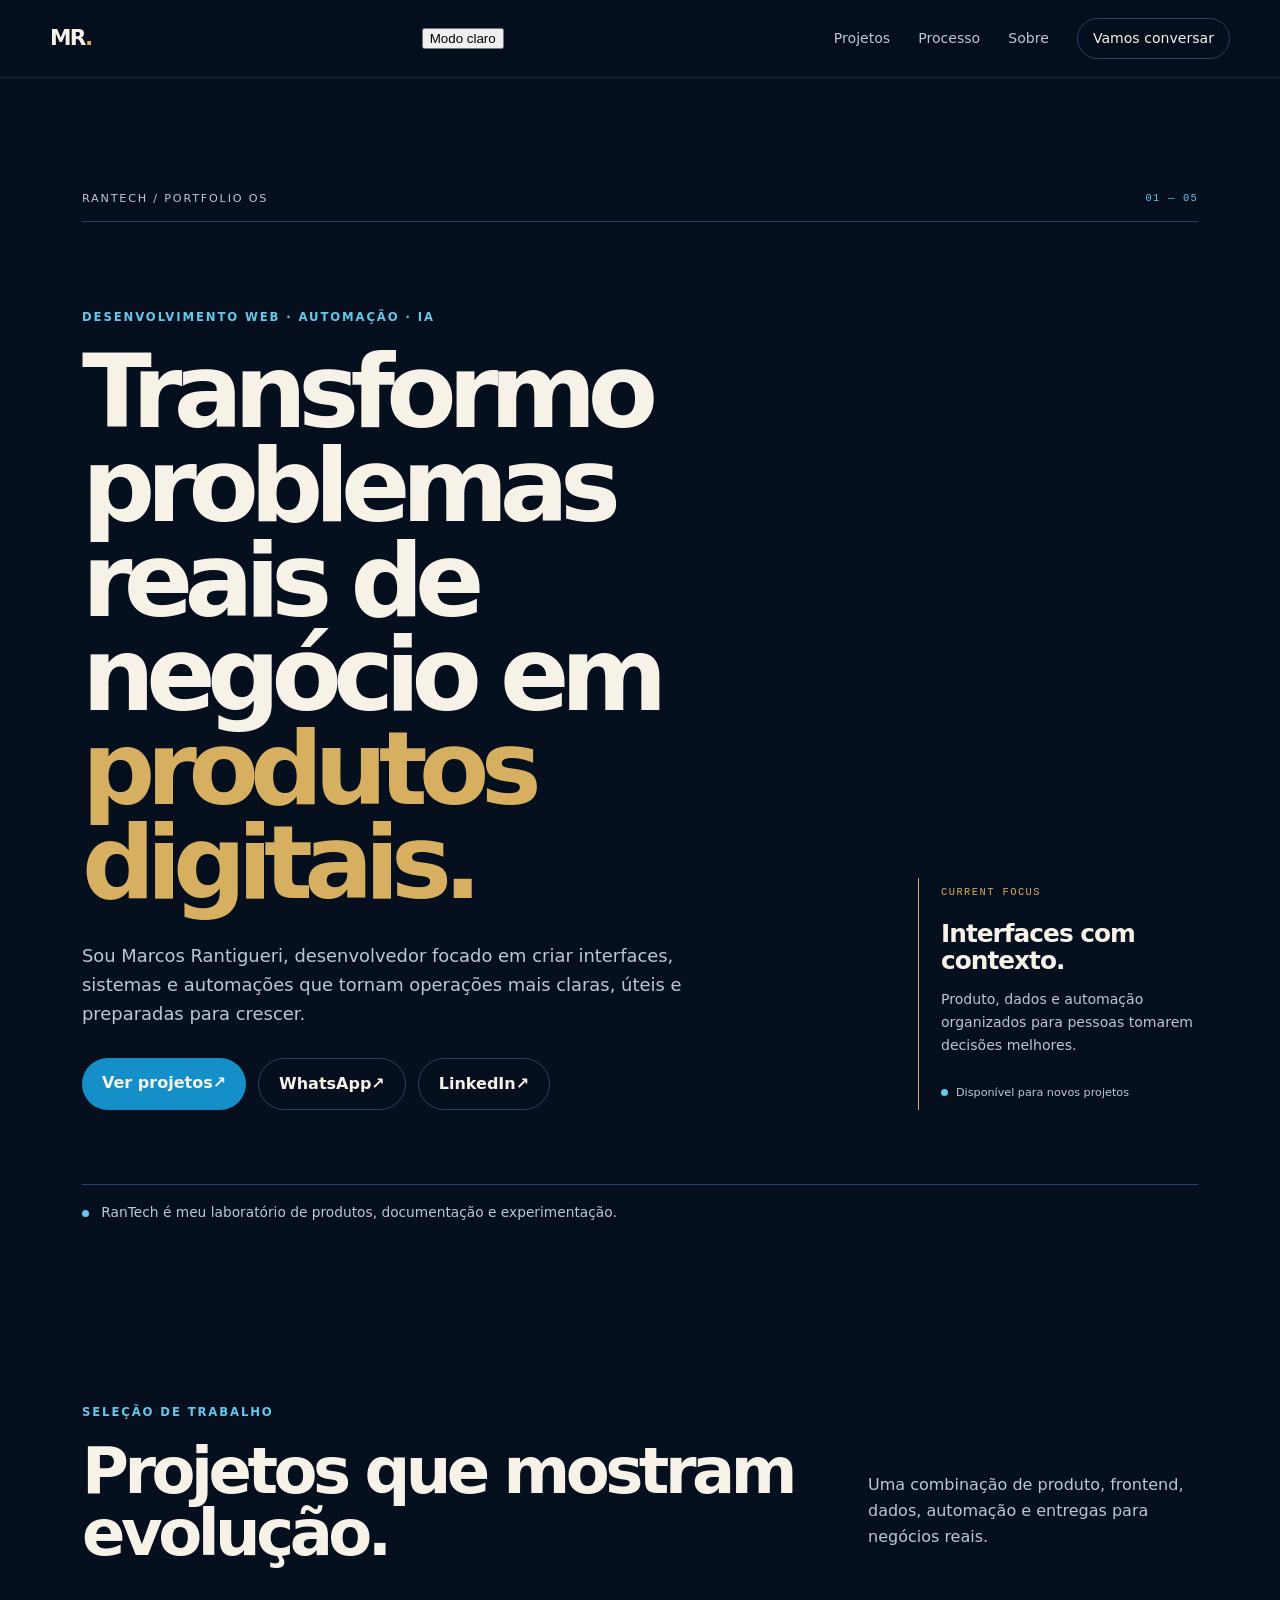
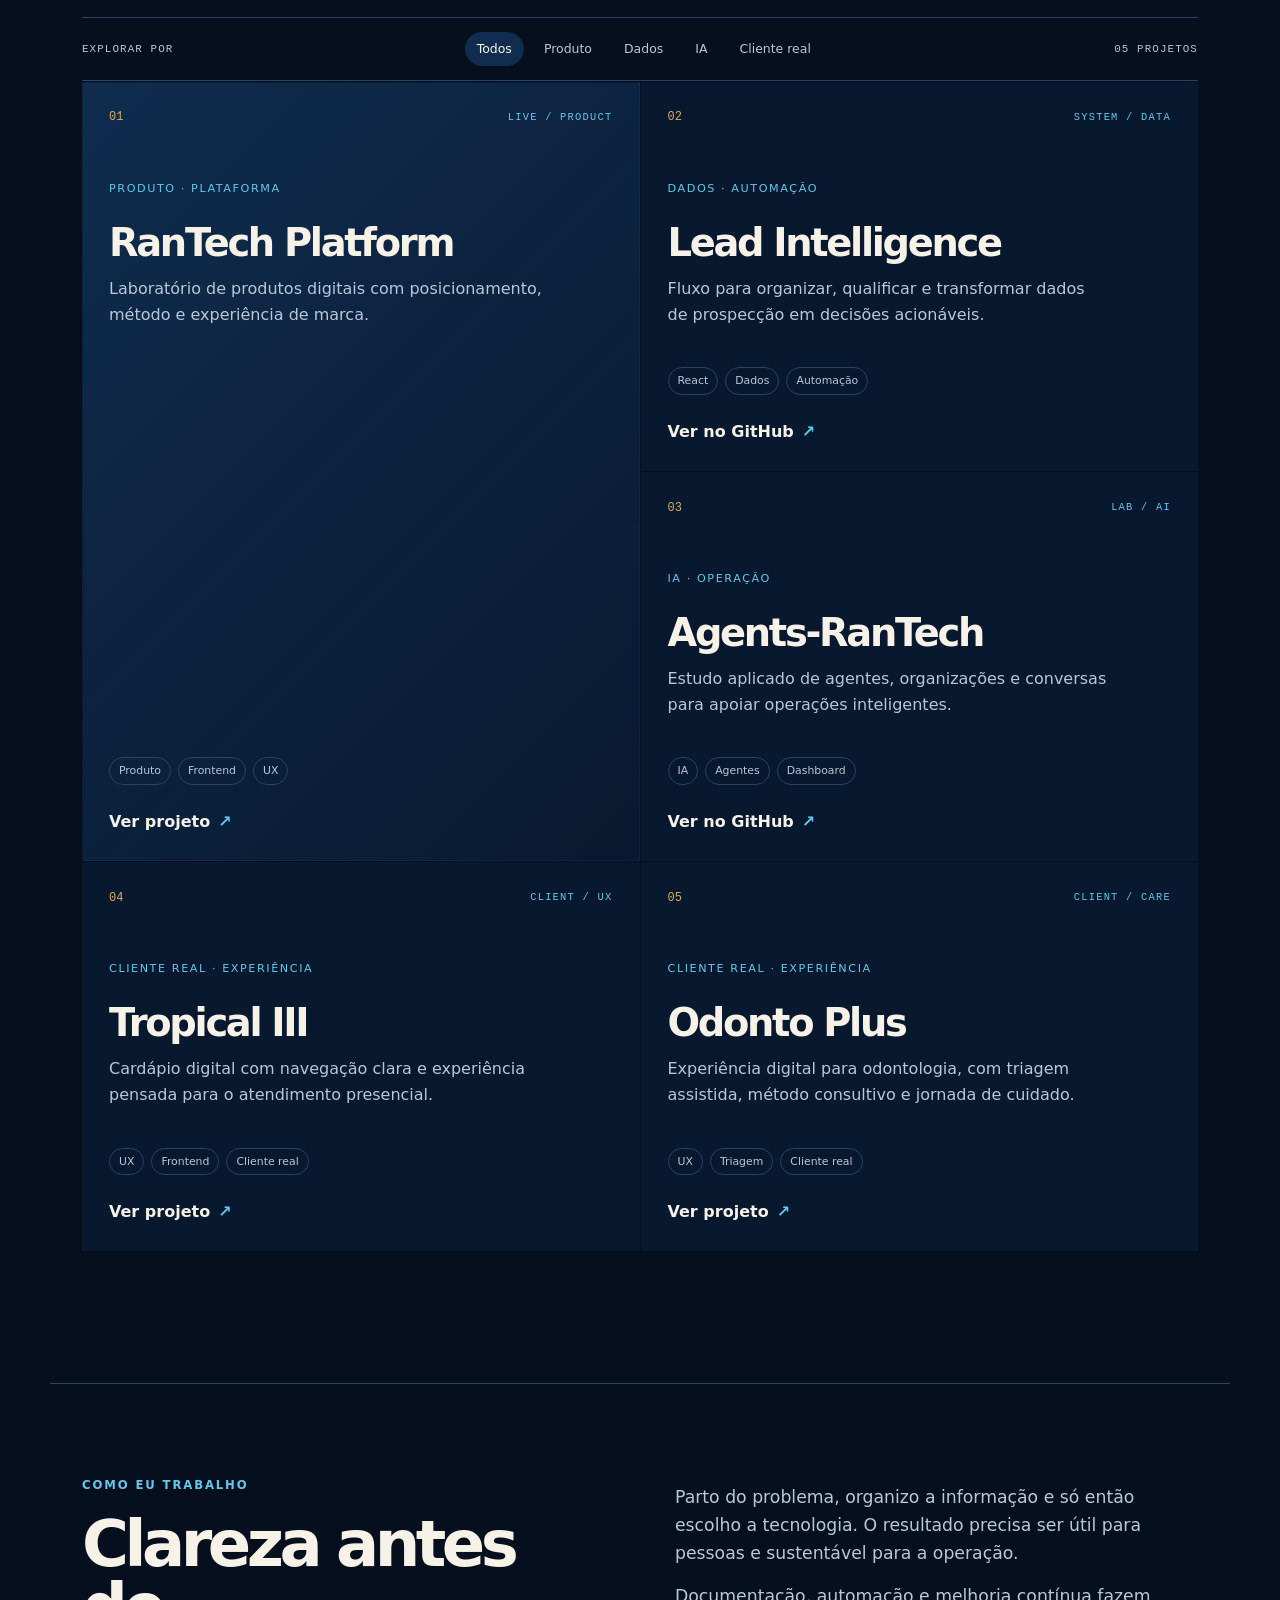
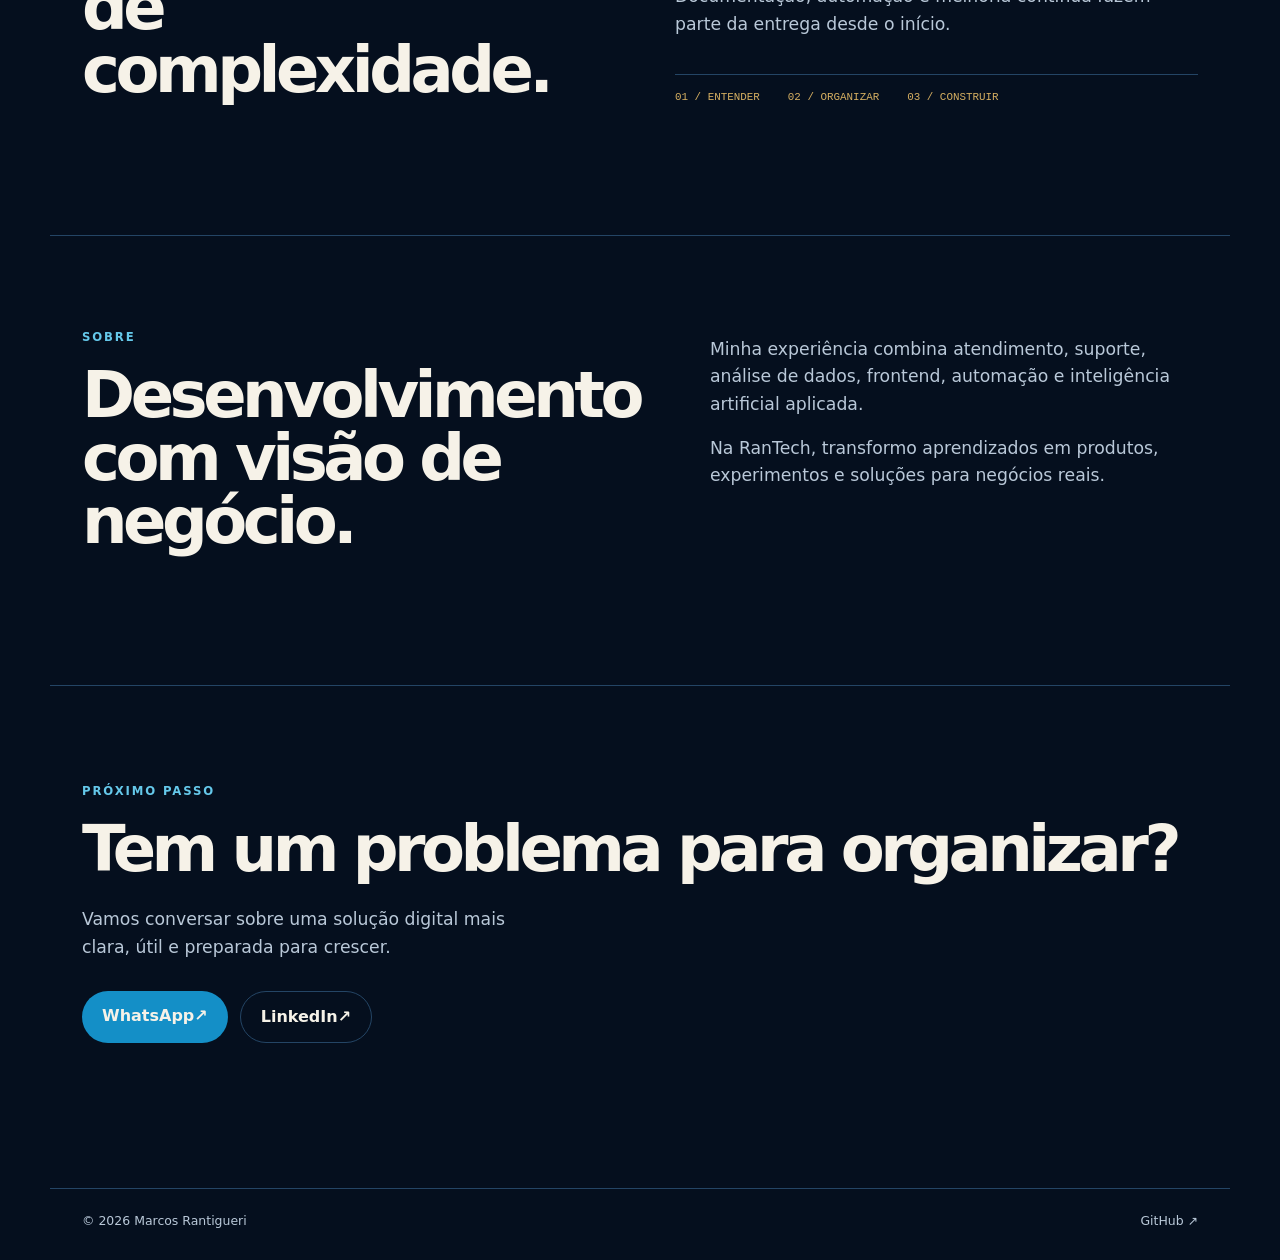
==== commit a2c75d7c: "Enhance header with theme toggle and update contact links Added theme toggle button and updated cont" ====
--- a/index.html
+++ b/index.html
@@ -11,7 +11,10 @@
   <body>
     <header class="site-header">
       <a class="brand" href="#inicio" aria-label="Voltar ao início">MR<span>.</span></a>
-      <button class="menu-toggle" aria-expanded="false" aria-controls="site-nav">Menu</button>
+      <div class="header-actions">
+        <button class="theme-toggle" type="button" aria-pressed="false">Modo claro</button>
+        <button class="menu-toggle" aria-expanded="false" aria-controls="site-nav">Menu</button>
+      </div>
       <nav id="site-nav" class="site-nav" aria-label="Navegação principal">
         <a href="#projetos">Projetos</a>
         <a href="#processo">Processo</a>
@@ -28,7 +31,11 @@
             <p class="eyebrow">Desenvolvimento Web · Automação · IA</p>
             <h1>Transformo problemas reais de negócio em <em>produtos digitais.</em></h1>
             <p class="hero-copy">Sou Marcos Rantigueri, desenvolvedor focado em criar interfaces, sistemas e automações que tornam operações mais claras, úteis e preparadas para crescer.</p>
-            <div class="hero-actions"><a class="button button-primary" href="#projetos">Ver projetos</a><a class="button button-ghost" href="https://www.linkedin.com/in/marcos-rantigueri/" target="_blank" rel="noreferrer">Falar comigo ↗</a></div>
+            <div class="hero-actions">
+              <a class="button button-primary" href="#projetos">Ver projetos <span aria-hidden="true">↗</span></a>
+              <a class="button button-ghost" href="https://wa.me/5511987291623" target="_blank" rel="noreferrer" aria-label="Conversar pelo WhatsApp">WhatsApp <span aria-hidden="true">↗</span></a>
+              <a class="button button-ghost" href="https://www.linkedin.com/in/marcos-rantigueri/" target="_blank" rel="noreferrer">LinkedIn <span aria-hidden="true">↗</span></a>
+            </div>
           </div>
           <aside class="hero-panel" aria-label="Resumo profissional"><span class="panel-label">CURRENT FOCUS</span><strong>Interfaces com contexto.</strong><p>Produto, dados e automação organizados para pessoas tomarem decisões melhores.</p><div class="panel-line"><span></span><small>Disponível para novos projetos</small></div></aside>
         </div>
@@ -49,7 +56,7 @@
 
       <section id="processo" class="section-shell section-block split-section reveal"><div class="section-heading"><p class="eyebrow">Como eu trabalho</p><h2>Clareza antes de complexidade.</h2></div><div class="section-copy"><p>Parto do problema, organizo a informação e só então escolho a tecnologia. O resultado precisa ser útil para pessoas e sustentável para a operação.</p><p>Documentação, automação e melhoria contínua fazem parte da entrega desde o início.</p><div class="process-steps"><span>01 / Entender</span><span>02 / Organizar</span><span>03 / Construir</span></div></div></section>
       <section id="sobre" class="section-shell section-block split-section reveal"><div class="section-heading"><p class="eyebrow">Sobre</p><h2>Desenvolvimento com visão de negócio.</h2></div><div class="section-copy"><p>Minha experiência combina atendimento, suporte, análise de dados, frontend, automação e inteligência artificial aplicada.</p><p>Na RanTech, transformo aprendizados em produtos, experimentos e soluções para negócios reais.</p></div></section>
-      <section id="contato" class="section-shell contact-section reveal"><p class="eyebrow">Próximo passo</p><h2>Tem um problema para organizar?</h2><p>Vamos conversar sobre uma solução digital mais clara, útil e preparada para crescer.</p><a class="button button-primary" href="https://www.linkedin.com/in/marcos-rantigueri/" target="_blank" rel="noreferrer">Entrar em contato ↗</a></section>
+      <section id="contato" class="section-shell contact-section reveal"><p class="eyebrow">Próximo passo</p><h2>Tem um problema para organizar?</h2><p>Vamos conversar sobre uma solução digital mais clara, útil e preparada para crescer.</p><div class="hero-actions"><a class="button button-primary" href="https://wa.me/5511987291623" target="_blank" rel="noreferrer" aria-label="Conversar pelo WhatsApp">WhatsApp <span aria-hidden="true">↗</span></a><a class="button button-ghost" href="https://www.linkedin.com/in/marcos-rantigueri/" target="_blank" rel="noreferrer">LinkedIn <span aria-hidden="true">↗</span></a></div></section>
     </main>
 
     <footer class="site-footer section-shell"><span>© 2026 Marcos Rantigueri</span><a href="https://github.com/MarVinRant" target="_blank" rel="noreferrer">GitHub ↗</a></footer>
--- a/style.css
+++ b/style.css
@@ -1 +1,110 @@
-:root{--bg:#050F1E;--surface:#0A1D35;--surface-2:#102D4F;--text:#F6F2E8;--muted:#DDE4EC;--line:#244565;--accent:#65C8EA;--accent-2:#148FC7;--gold:#D6AF61;--max:1160px}*{box-sizing:border-box}html{scroll-behavior:smooth}body{margin:0;background:var(--bg);color:var(--text);font:16px/1.6 Inter,ui-sans-serif,system-ui,-apple-system,BlinkMacSystemFont,"Segoe UI",sans-serif}a{color:inherit;text-decoration:none}p{color:var(--muted);margin:0 0 1rem}.section-shell{max-width:var(--max);margin:auto;padding-left:28px;padding-right:28px}.site-header{align-items:center;background:rgba(8,16,24,.8);border-bottom:1px solid rgba(158,171,182,.12);display:flex;justify-content:space-between;padding:18px max(28px,calc((100% - var(--max))/2));position:sticky;top:0;z-index:5;backdrop-filter:blur(18px)}.brand{font-size:1.35rem;font-weight:800;letter-spacing:-.08em}.brand span{color:var(--gold)}.site-nav{align-items:center;display:flex;gap:28px}.site-nav a{color:var(--muted);font-size:.9rem}.site-nav a:hover{color:var(--text)}.nav-cta{border:1px solid var(--line);border-radius:999px;color:var(--text)!important;padding:8px 15px}.menu-toggle{background:none;border:1px solid var(--line);border-radius:999px;color:var(--text);display:none;padding:7px 12px}.hero{min-height:680px;padding-bottom:100px;padding-top:150px}.eyebrow{color:var(--accent);font-size:.76rem;font-weight:700;letter-spacing:.15em;margin-bottom:18px;text-transform:uppercase}.hero h1{font-size:clamp(3.2rem,8vw,7rem);letter-spacing:-.075em;line-height:.95;margin:0;max-width:920px}.hero-copy{font-size:1.15rem;margin-top:32px;max-width:650px}.hero-actions{display:flex;flex-wrap:wrap;gap:12px;margin-top:30px}.button{border-radius:999px;display:inline-flex;font-weight:700;padding:12px 20px}.button-primary{background:var(--accent-2);color:#F6F2E8}.button-ghost{border:1px solid var(--line)}.hero-note{color:var(--muted);font-size:.9rem;margin-top:70px}.status-dot{background:var(--accent);border-radius:50%;display:inline-block;height:8px;margin-right:8px;width:8px}.section-block{padding-bottom:125px;padding-top:90px}.section-heading{max-width:660px}.section-head
+:root {
+  --bg: #050F1E;
+  --surface: #0A1D35;
+  --surface-2: #102D4F;
+  --text: #F6F2E8;
+  --muted: #B9C8D8;
+  --line: #244565;
+  --accent: #65C8EA;
+  --accent-2: #148FC7;
+  --gold: #D6AF61;
+  --max: 1180px;
+}
+
+* { box-sizing: border-box; }
+html { scroll-behavior: smooth; }
+body { margin: 0; background: var(--bg); color: var(--text); font: 16px/1.6 Inter, ui-sans-serif, system-ui, -apple-system, BlinkMacSystemFont, "Segoe UI", sans-serif; }
+body::before { content: ""; position: fixed; inset: 0; pointer-events: none; opacity: .22; background-image: linear-gradient(rgba(101,200,234,.035) 1px, transparent 1px), linear-gradient(90deg, rgba(101,200,234,.035) 1px, transparent 1px); background-size: 56px 56px; mask-image: linear-gradient(to bottom, black, transparent 75%); }
+a { color: inherit; text-decoration: none; }
+p { color: var(--muted); margin: 0 0 1rem; }
+.section-shell { max-width: var(--max); margin: auto; padding-left: 32px; padding-right: 32px; }
+.site-header { align-items: center; background: rgba(5,15,30,.84); border-bottom: 1px solid rgba(221,228,236,.12); display: flex; justify-content: space-between; padding: 18px max(32px, calc((100% - var(--max))/2)); position: sticky; top: 0; z-index: 5; backdrop-filter: blur(18px); }
+.brand { font-size: 1.35rem; font-weight: 800; letter-spacing: -.08em; }
+.brand span, .hero h1 em { color: var(--gold); font-style: normal; }
+.site-nav { align-items: center; display: flex; gap: 28px; }
+.site-nav a { color: var(--muted); font-size: .88rem; transition: color .25s ease; }
+.site-nav a:hover, .site-nav a:focus-visible { color: var(--text); }
+.nav-cta { border: 1px solid var(--line); border-radius: 999px; color: var(--text) !important; padding: 8px 15px; }
+.menu-toggle { background: none; border: 1px solid var(--line); border-radius: 999px; color: var(--text); display: none; padding: 7px 12px; }
+.hero { min-height: 720px; padding-bottom: 88px; padding-top: 112px; }
+.hero-topline, .project-card-top { align-items: center; display: flex; justify-content: space-between; }
+.hero-topline { border-bottom: 1px solid var(--line); color: var(--muted); font-size: .7rem; letter-spacing: .16em; padding-bottom: 14px; text-transform: uppercase; }
+.hero-index, .project-signal { color: var(--accent); font-family: ui-monospace, SFMono-Regular, Consolas, monospace; font-size: .65rem; letter-spacing: .12em; }
+.hero-layout { align-items: end; display: grid; gap: 72px; grid-template-columns: minmax(0, 1fr) 280px; padding-top: 86px; }
+.eyebrow { color: var(--accent); font-size: .73rem; font-weight: 700; letter-spacing: .16em; margin-bottom: 18px; text-transform: uppercase; }
+.hero h1 { font-size: clamp(3.3rem, 8vw, 7.5rem); letter-spacing: -.085em; line-height: .92; margin: 0; max-width: 900px; }
+.hero-copy { font-size: 1.12rem; margin-top: 32px; max-width: 630px; }
+.hero-actions { display: flex; flex-wrap: wrap; gap: 12px; margin-top: 30px; }
+.button { border-radius: 999px; display: inline-flex; font-weight: 700; padding: 12px 20px; transition: transform .25s ease, background .25s ease; }
+.button:hover, .button:focus-visible { transform: translateY(-3px); }
+.button-primary { background: var(--accent-2); color: var(--text); }
+.button-primary:hover { background: var(--accent); color: var(--bg); }
+.button-ghost { border: 1px solid var(--line); }
+.hero-panel { border-left: 1px solid var(--gold); padding: 8px 0 8px 22px; }
+.panel-label { color: var(--gold); display: block; font: .65rem ui-monospace, SFMono-Regular, Consolas, monospace; letter-spacing: .14em; margin-bottom: 22px; }
+.hero-panel strong { display: block; font-size: 1.55rem; letter-spacing: -.04em; line-height: 1.1; }
+.hero-panel p { font-size: .88rem; margin-top: 14px; }
+.panel-line { align-items: center; display: flex; gap: 8px; margin-top: 28px; }
+.panel-line span, .status-dot { background: var(--accent); border-radius: 50%; display: inline-block; height: 7px; width: 7px; }
+.panel-line small { color: var(--muted); font-size: .7rem; }
+.hero-note { border-top: 1px solid var(--line); color: var(--muted); font-size: .86rem; margin-top: 74px; padding-top: 16px; }
+.status-dot { margin-right: 8px; }
+.section-block { padding-bottom: 132px; padding-top: 92px; }
+.section-heading h2, .contact-section h2 { font-size: clamp(2.2rem, 5vw, 4.5rem); letter-spacing: -.07em; line-height: .98; margin: 0; }
+.project-heading { align-items: end; display: flex; gap: 60px; justify-content: space-between; max-width: none; }
+.project-heading > p { max-width: 330px; }
+.project-toolbar { align-items: center; border-bottom: 1px solid var(--line); border-top: 1px solid var(--line); display: flex; gap: 20px; justify-content: space-between; margin-top: 52px; padding: 14px 0; }
+.toolbar-label, .project-count { color: var(--muted); font: .68rem ui-monospace, SFMono-Regular, Consolas, monospace; letter-spacing: .1em; text-transform: uppercase; }
+.filter-list { display: flex; flex-wrap: wrap; gap: 8px; }
+.filter-button { background: transparent; border: 0; border-radius: 999px; color: var(--muted); cursor: pointer; font: inherit; font-size: .78rem; padding: 7px 12px; }
+.filter-button:hover, .filter-button.is-active { background: var(--surface-2); color: var(--text); }
+.project-grid { display: grid; gap: 1px; grid-template-columns: repeat(2, 1fr); margin-top: 1px; }
+.project-card { background: rgba(10,29,53,.72); border: 1px solid transparent; display: flex; flex-direction: column; min-height: 350px; padding: 26px; position: relative; transition: background .35s ease, border-color .35s ease, transform .35s ease; }
+.project-card::before { background: var(--gold); content: ""; height: 1px; left: 26px; position: absolute; right: 26px; top: 0; transform: scaleX(0); transform-origin: left; transition: transform .35s ease; }
+.project-card:hover { background: var(--surface-2); border-color: var(--line); transform: translateY(-5px); }
+.project-card:hover::before { transform: scaleX(1); }
+.project-featured { background: linear-gradient(135deg, rgba(16,45,79,.98), rgba(10,29,53,.74)); grid-row: span 2; min-height: 440px; }
+.project-number { color: var(--gold); font: .75rem ui-monospace, SFMono-Regular, Consolas, monospace; }
+.project-type { color: var(--accent); font-size: .7rem; letter-spacing: .14em; margin-top: 54px; text-transform: uppercase; }
+.project-card h3 { font-size: clamp(1.6rem, 3vw, 2.7rem); letter-spacing: -.06em; line-height: 1; margin: 10px 0 14px; }
+.project-card p:not(.project-type) { max-width: 440px; }
+.tags { display: flex; flex-wrap: wrap; gap: 7px; margin-top: auto; padding-top: 24px; }
+.tags span { border: 1px solid var(--line); border-radius: 999px; color: var(--muted); font-size: .68rem; padding: 4px 9px; }
+.project-card a { align-items: center; color: var(--text); display: flex; font-weight: 700; gap: 8px; margin-top: 24px; }
+.project-card a span { color: var(--accent); transition: transform .25s ease; }
+.project-card a:hover span { transform: translate(3px, -3px); }
+.project-card.is-hidden { display: none; }
+.split-section { border-top: 1px solid var(--line); display: grid; gap: 70px; grid-template-columns: 1fr 1fr; }
+.section-copy { max-width: 540px; padding-top: 8px; }
+.section-copy p { font-size: 1.08rem; }
+.process-steps { border-top: 1px solid var(--line); display: flex; flex-wrap: wrap; gap: 15px 28px; margin-top: 35px; padding-top: 16px; }
+.process-steps span { color: var(--gold); font: .68rem ui-monospace, SFMono-Regular, Consolas, monospace; text-transform: uppercase; }
+.contact-section { border-top: 1px solid var(--line); padding-bottom: 145px; padding-top: 96px; }
+.contact-section p:not(.eyebrow) { font-size: 1.08rem; margin: 25px 0; max-width: 460px; }
+.site-footer { border-top: 1px solid var(--line); color: var(--muted); display: flex; font-size: .78rem; justify-content: space-between; padding-bottom: 28px; padding-top: 22px; }
+.site-footer a:hover { color: var(--accent); }
+.reveal { opacity: 0; transform: translateY(18px); transition: opacity .7s ease, transform .7s ease; }
+.reveal.is-visible { opacity: 1; transform: none; }
+@media (prefers-reduced-motion: reduce) { html { scroll-behavior: auto; } *, *::before, *::after { animation-duration: .01ms !important; transition-duration: .01ms !important; } .reveal { opacity: 1; transform: none; } }
+@media (max-width: 760px) {
+  .section-shell { padding-left: 20px; padding-right: 20px; }
+  .site-header { padding: 16px 20px; }
+  .menu-toggle { display: block; }
+  .site-nav { background: var(--surface); border: 1px solid var(--line); border-radius: 14px; display: none; flex-direction: column; gap: 14px; padding: 18px; position: absolute; right: 20px; top: 62px; }
+  .site-nav.is-open { display: flex; }
+  .hero { min-height: auto; padding-bottom: 70px; padding-top: 72px; }
+  .hero-layout, .split-section { display: block; }
+  .hero-layout { padding-top: 58px; }
+  .hero h1 { font-size: clamp(3rem, 16vw, 5.2rem); }
+  .hero-panel { margin-top: 52px; }
+  .hero-note { margin-top: 52px; }
+  .project-heading { display: block; }
+  .project-heading > p { margin-top: 20px; }
+  .project-toolbar { align-items: flex-start; flex-direction: column; gap: 12px; }
+  .project-count { align-self: flex-end; }
+  .project-grid { display: block; }
+  .project-card, .project-featured { min-height: 330px; }
+  .project-card + .project-card { border-top: 0; }
+  .section-copy { margin-top: 30px; }
+  .site-footer { padding-left: 20px; padding-right: 20px; }
+}
